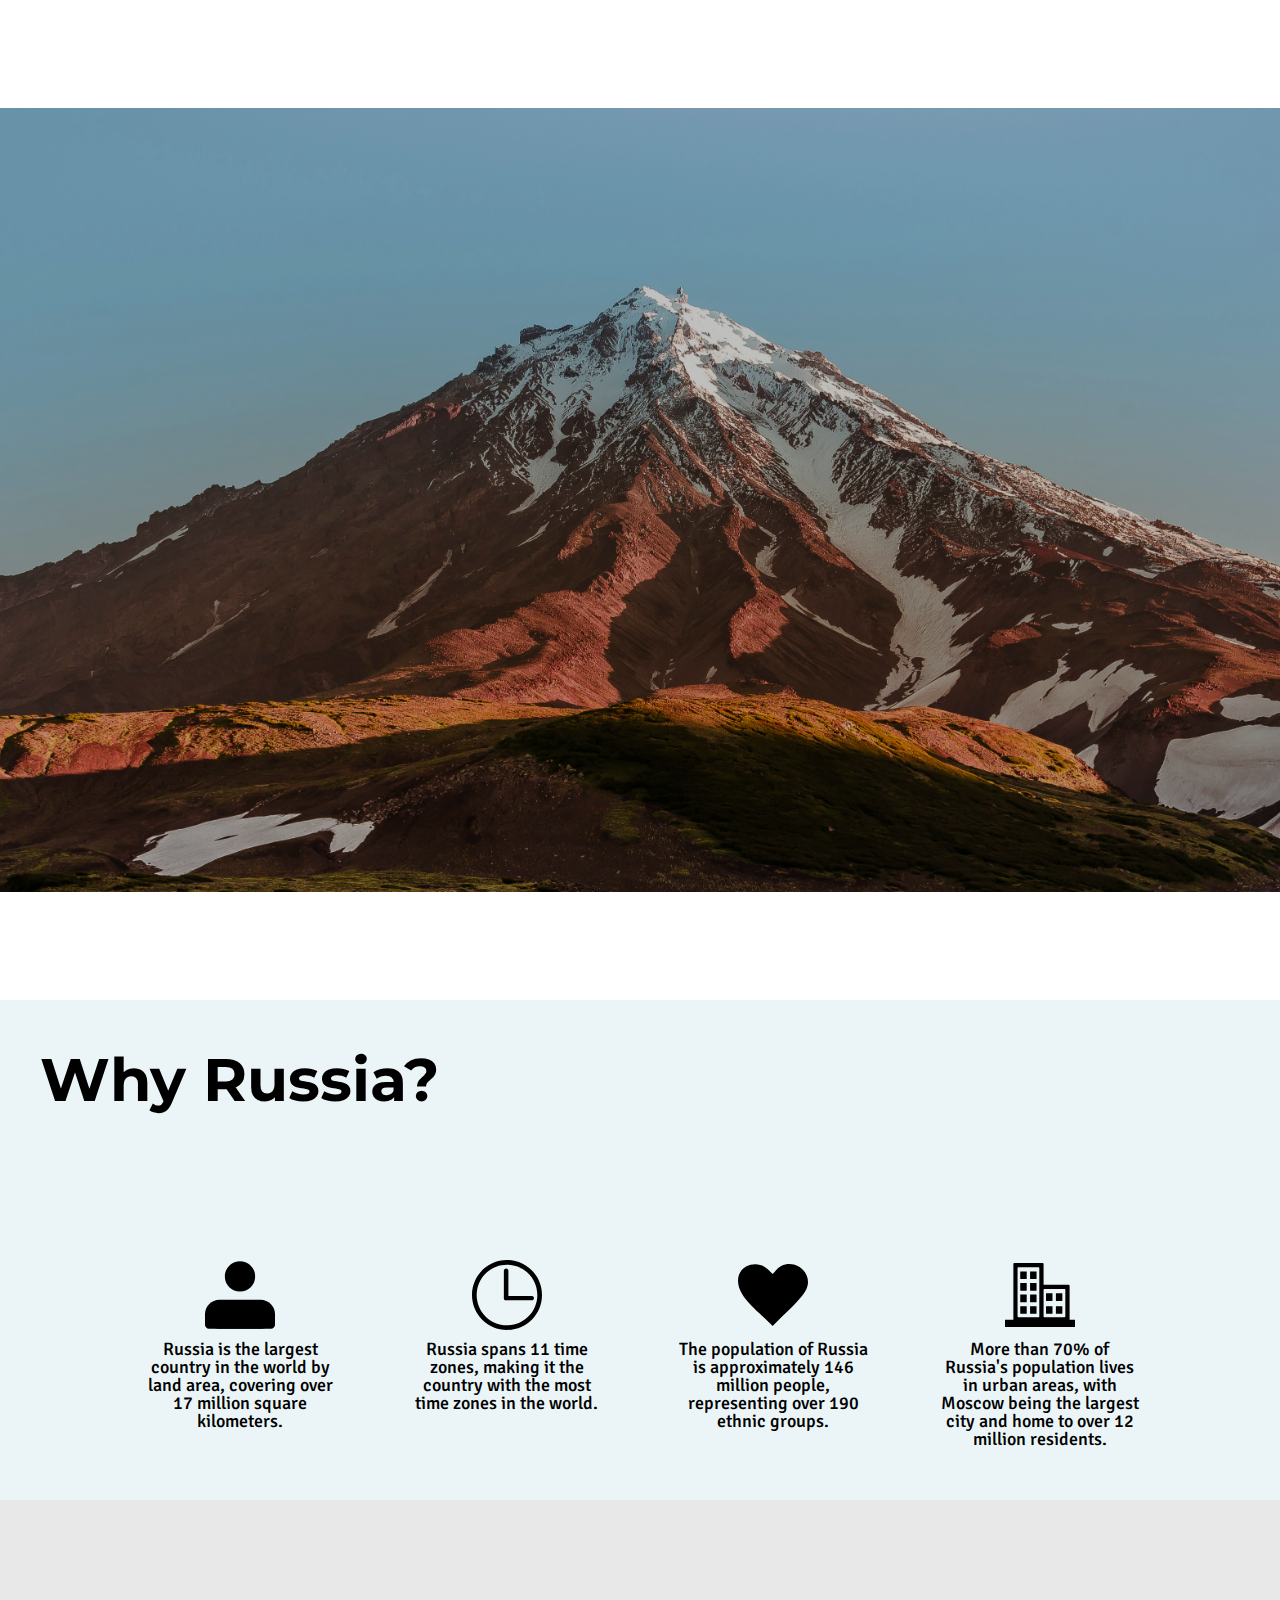
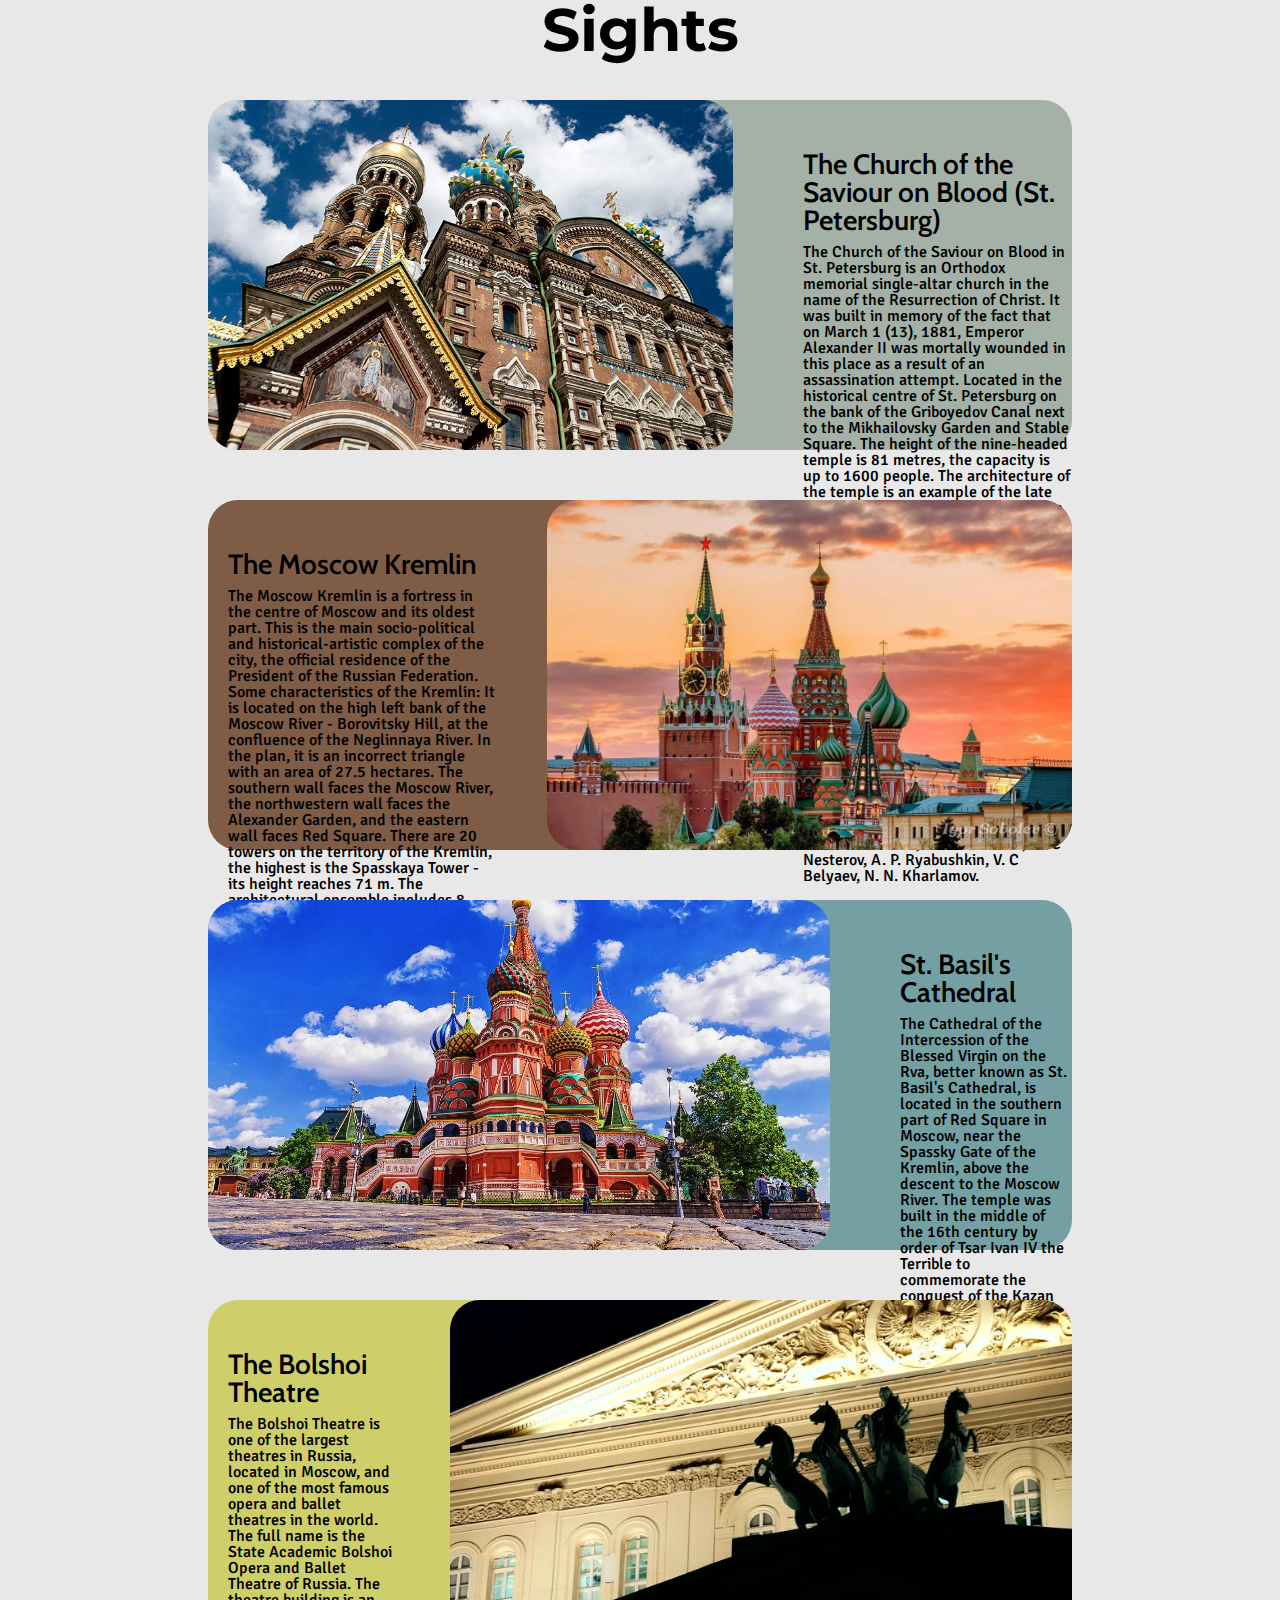
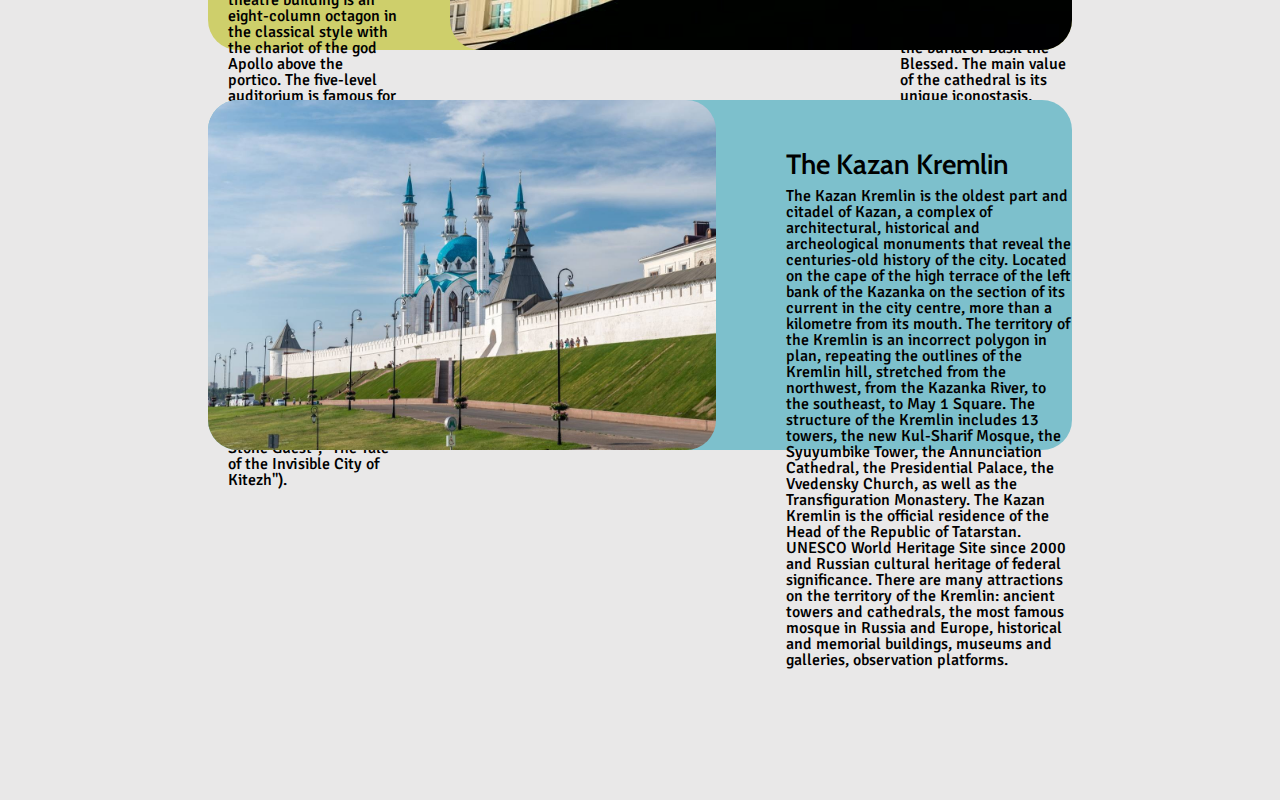
==== index.html @ 9e7aa8ac "index.html" ====
<!DOCTYPE html>
<html lang="en">
<head>
    <meta charset="UTF-8">
    <meta name="viewport" content="width=device-width, initial-scale=1.0">
    <title>Russia</title>
    <link rel="stylesheet" href="./css/style.css">
    <script src="./script/onscrol.js"></script>
</head>
<body>
    <div class="container">
        <div class="first-page-box">
            <img src="./image/daniil-silantev-bMxkjZQnCTg-unsplash.jpg" alt="" width="100%" class="first-page-image">
            <div class="welcome-box">
                <div class="welcome-text-box">
                    <p class="welcome-text">Discover the Beauty of Russia in English!</p>
                </div>
                <div class="welcome-button-box">
                   <button class="welcome-button" type="button"> <a class="welcome-button-text" href="#down"><p class="welcome-button-text">Start Exploring</a></p></button>
                </div>
            </div>
        </div>
        <div class="why-russia-main-box" id="down">
            <div class="why-russia-box">
                <div class="why-russia-text-box">
                    <div class="why-russia-text"><p class="why-russia">Why Russia?</p></div>
                </div>
                <div class="russia-info-box">
                    <ul class="russia-info-box-line">
                        <li>
                            <div class="info-box box1 animate">
                                <div class="info-box-icon"">
                                    <img src="./image/avatar.svg" alt="" width="70px" height=700px">
                                </div>
                                <p class="info-text">Russia is the largest country in the world by land area, covering over 17 million square kilometers.</p>
                            </div>
                        </li>
                        <li>
                            <div class="info-box box2 animate">
                                <div class="info-box-icon">
                                    <img src="./image/time-icon.svg" alt="" width="70px">
                                </div>
                                <p class="info-text">Russia spans 11 time zones, making it the country with the most time zones in the world.</p>
                            </div>
                        </li>
                        <li>
                            <div class="info-box box3 animate">
                                <div class="info-box-icon">
                                    <img src="./image/heart-icon.svg" alt="" width="70px">
                                </div>
                                <p class="info-text">The population of Russia is approximately 146 million people, representing over 190 ethnic groups.</p>
                            </div>
                        </li>
                        <li>
                            <div class="info-box box4 animate">
                                <div class="info-box-icon">
                                    <img src="./image/city-icon.svg" alt="" width="70px">
                                </div>
                                <p class="info-text">More than 70% of Russia's population lives in urban areas, with Moscow being the largest city and home to over 12 million residents.</p>
                            </div>
                        </li>
                    </ul>
                </div>
            </div>
        </div>
        <div class="sights-page-main-box">
            <div class="sights-page-box">
                <div class="sights-page-text-box">
                    <div class="sights-page-text"><p class="sights-page">Sights</p></div>
                </div>
                <ol class="sights-box">
                    <li>
                        <div class="sights box1 animate">
                            <img src="./image/sight/church-of-savior-in-st-petersburg.jpg"  class="sights-image" alt="">
                            <div class="sights-text-box">
                                <p class="sights-text-name">The Church of the Saviour on Blood (St. Petersburg)</p>
                                <p class="sights-text">The Church of the Saviour on Blood in St. Petersburg is an Orthodox memorial single-altar church in the name of the Resurrection of Christ. It was built in memory of the fact that on March 1 (13), 1881, Emperor Alexander II was mortally wounded in this place as a result of an assassination attempt.
                                    Located in the historical centre of St. Petersburg on the bank of the Griboyedov Canal next to the Mikhailovsky Garden and Stable Square. The height of the nine-headed temple is 81 metres, the capacity is up to 1600 people.
                                    The architecture of the temple is an example of the late stage of the evolution of the «Russian style». The building is a collective image of a Russian Orthodox church, focussed on the samples of Moscow and Yaroslavl of the XVI-XVII centuries. The architecture of St. Basil’s Cathedral in Moscow had a great influence on the appearance of the temple.
                                    On the outside of the temple there are inscriptions that emphasise the achievements of Russia during the reign of Alexander II. A variety of finishing materials are used in the decor of the building - brick, marble, granite, enamels, gold-plated copper and mosaic.
                                    Inside, the temple is a mosaic museum, the area of which is 7065 square metres. The mosaic was created in the workshop of V. A. Frolov based on sketches of more than 30 artists, among whom were such as V. Min Vasnetsov, F. S. Zhuravlev, M. C Nesterov, A. P. Ryabushkin, V. C Belyaev, N. N. Kharlamov.
                                    </p>
                            </div>
                        </div>
                    </li>
                    <li>
                        <div class="sights box2 animate">
                            <img src="./image/sight/Kreml.jpg" class="sights-image" alt="">
                            <div class="sights-text-box">
                                <p class="sights-text-name">The Moscow Kremlin</p>
                                <p class="sights-text">The Moscow Kremlin is a fortress in the centre of Moscow and its oldest part. This is the main socio-political and historical-artistic complex of the city, the official residence of the President of the Russian Federation.
                                    Some characteristics of the Kremlin:
                                    It is located on the high left bank of the Moscow River - Borovitsky Hill, at the confluence of the Neglinnaya River.
                                    In the plan, it is an incorrect triangle with an area of 27.5 hectares. The southern wall faces the Moscow River, the northwestern wall faces the Alexander Garden, and the eastern wall faces Red Square.
                                    There are 20 towers on the territory of the Kremlin, the highest is the Spasskaya Tower - its height reaches 71 m.
                                    The architectural ensemble includes 8 cathedrals, among which the most important is the Assumption Cathedral.
                                    The Armoury exhibits ancient jewellery belonging to Russian princes and emperors. The famous Monomakh hat, the best samples of Russian weapons, carriages, a throne are kept here.
                                    The Grand Kremlin Palace is a majestic building where all the most significant festivals, concerts and other events are held.
                                    On the territory of the Moscow Kremlin, you can admire the Tsar Cannon, cast in 1586. It was created to protect the fortress, but in the entire history of its existence, the gun has never fired like this.
                                    The Moscow Kremlin is included in the UNESCO World Cultural Heritage List.
                                    </p>
                            </div>
                        </div>
                    </li>
                    <li>
                        <div class="sights box3 animate">
                            <img src="./image/sight/st_basil.jpg" class="sights-image" alt="">
                            <div class="sights-text-box">
                                <p class="sights-text-name">St. Basil's Cathedral</p>
                                <p class="sights-text">The Cathedral of the Intercession of the Blessed Virgin on the Rva, better known as St. Basil's Cathedral, is located in the southern part of Red Square in Moscow, near the Spassky Gate of the Kremlin, above the descent to the Moscow River.
                                    The temple was built in the middle of the 16th century by order of Tsar Ivan IV the Terrible to commemorate the conquest of the Kazan Khanate - part of the former Golden Horde - as a sign of gratitude for the victory.
                                    The cathedral has a complex structure. The main pillar-shaped church in honour of the Intercession of the Mother of God is surrounded on four sides by axial churches, between which there are four smaller churches. In the second half of the 17th century, the Tent Bell Tower was added to the complex.
                                    One of the most revered shrines of the temple is the carved arch above the burial of Basil the Blessed.
                                    The main value of the cathedral is its unique iconostasis, which contains more than four hundred icons of the XVI-XIX centuries, made by Novgorod and Moscow masters of church painting.
                                    Today the cathedral is an active cathedral of the Russian Orthodox Church and a branch of the Historical Museum.
                                    </p>
                            </div>
                        </div>
                    </li>
                    <li>
                        <div class="sights box4 animate">
                            <img src="./image/sight/bolshoi.jpg" class="sights-image" alt="">
                            <div class="sights-text-box">
                                <p class="sights-text-name">The Bolshoi Theatre</p>
                                <p class="sights-text">The Bolshoi Theatre is one of the largest theatres in Russia, located in Moscow, and one of the most famous opera and ballet theatres in the world. The full name is the State Academic Bolshoi Opera and Ballet Theatre of Russia.
                                    The theatre building is an eight-column octagon in the classical style with the chariot of the god Apollo above the portico. The five-level auditorium is famous for its size and excellent acoustics. It is decorated with gilded stucco, ceiling paintings, a huge crystal multi-tiered chandelier. The height of the hall is 21 metres, the length is 25 metres, the width is 26 metres. It has 2153 seats.
                                    There is a square with a fountain in front of the Bolshoi Theatre.
                                    The repertoire of the theatre includes the best world works ("Valkyrie", "Tangeiser", "Payatsy", "Bohème") and outstanding Russian operas ("Sadko", "The Golden Rooster", "The Stone Guest", "The Tale of the Invisible City of Kitezh").
                                    </p>
                            </div>
                        </div>
                    </li>
                    <li>
                        <div class="sights box5 animate">
                            <img src="./image/sight/kazan.jpg" class="sights-image" alt="">
                            <div class="sights-text-box">
                                <p class="sights-text-name">The Kazan Kremlin</p>
                                <p class="sights-text">The Kazan Kremlin is the oldest part and citadel of Kazan, a complex of architectural, historical and archeological monuments that reveal the centuries-old history of the city.
                                    Located on the cape of the high terrace of the left bank of the Kazanka on the section of its current in the city centre, more than a kilometre from its mouth. The territory of the Kremlin is an incorrect polygon in plan, repeating the outlines of the Kremlin hill, stretched from the northwest, from the Kazanka River, to the southeast, to May 1 Square.
                                    The structure of the Kremlin includes 13 towers, the new Kul-Sharif Mosque, the Syuyumbike Tower, the Annunciation Cathedral, the Presidential Palace, the Vvedensky Church, as well as the Transfiguration Monastery.
                                    The Kazan Kremlin is the official residence of the Head of the Republic of Tatarstan. UNESCO World Heritage Site since 2000 and Russian cultural heritage of federal significance.
                                    There are many attractions on the territory of the Kremlin: ancient towers and cathedrals, the most famous mosque in Russia and Europe, historical and memorial buildings, museums and galleries, observation platforms.
                                    </p>
                            </div>
                        </div>
                    </li>
                </ol>
            </div>
        </div>
    </div>
</body>
</html>
---- css/style.css ----
@import "reset.css";
@import "font.css";
html {
    scroll-behavior: smooth;
   }
@keyframes fly-up {
    0% {
      transform: translateY(100%);
    }
    100% {
      transform: translateY(0);
      opacity: 1;
    }
  }

@keyframes fly-left {
    0% {
      transform: translateX(-100%);
      opacity: 0;
    }
    100% {
      transform: translateX(0);
      opacity: 1;
    }
}

@keyframes fly-right {
    0% {
      transform: translateX(100%);
      opacity: 0;
    }
    100% {
      transform: translateX(0);
      opacity: 1;
    }
}

.first-page-box {
    width: 100%;
    height: 1000px;
    display: flex;
    justify-content: center;
    align-items: center;
}


.first-page-image {
    filter: brightness(0.75);
    position: absolute;
    z-index: -1;
}

.welcome-box {
    width: 800px;
    height: 700px;
    display: flex;
    flex-direction: column;
    gap: 300px;
}

.welcome-text-box{
    width: 100%;
    height: 200px;
    background-color: #360e0e;
    border-radius: 30px;
    align-items: center;
    display: flex;
    justify-content: center;
    animation-name: fly-up;
    animation-duration: 2s;
    opacity: 0;
    animation-fill-mode: forwards;
}

.welcome-text {
    font-family: montserrat;
    font-size: 60px;
    color: #e2fcff;
    align-items: center;
    text-align: center;
}

.welcome-button {
    width: 300px;
    height: 100px;
    background-color: #360e0e;
    border-radius: 30px;
    border: none;
}

.welcome-button-box {
    display: flex;
    justify-content: center;
    animation-name: fly-up;
    animation-duration: 2s;
    animation-delay: 2s; /* задержка анимации на 2 секунды */
    opacity: 0;
    animation-fill-mode: forwards;

}

.welcome-button-text {
    color: #e2fcff;
    font-family: signika;
    font-size: 30px;
}

.why-russia-main-box{
    width: 100%;
    height: 500px;
    background-color: #ebf5f7;
    display: flex;
    justify-content: center;

}

.why-russia-box {
    width: 1200px;
    height: 500px;
}

.why-russia-text-box {
    width: 100%;
    height: 200px;
    display: flex;
    align-items: center;
}

.why-russia-text {
    width: 800px;
    height: 100px;
}

.why-russia {
    font-family: montserrat;
    font-size: 60px;
}

.russia-info-box {
    width: 100%;
    height: 300px;
    display: flex;
    justify-content: center;

}

.russia-info-box-line {
    width: 1000px;
    height: 300px;
    display: flex;
    flex-direction: row;
    justify-content: space-between;
    align-items: center;
    
}

@keyframes info-box-anim {
    from {opacity: 0;}
    to {opacity: 1;}
}

.info-box {
    width: 200px;
    height: 200px;
}



.box1.in-view {
    animation: fly-up 0.5s ease;
    opacity: 0;
    animation-fill-mode: forwards;
}

.box2.in-view {
    animation: fly-up 1s ease;
    animation-delay: 0.5s; /* задержка анимации на 1 секунду */
    opacity: 0;
    animation-fill-mode: forwards;
}

.box3.in-view {
    animation: fly-up 1s ease;
    animation-delay: 1s; /* задержка анимации на 2 секунды */
    opacity: 0;
    animation-fill-mode: forwards;
}

.box4.in-view {
    animation: fly-up 1s ease;
    animation-delay: 1.5s; /* задержка анимации на 3 секунды */
    opacity: 0;
    animation-fill-mode: forwards;
}

.info-box-icon{
    width: 100%;
    height: 90px;
    display: flex;
    justify-content: center;
    align-items: center;
}
a {
    text-decoration: none;
}
.info-text {
    font-family: signika;
    font-size: 18px;
    text-align: center;
}

.sights-page-main-box {
    max-width: 100%;
    box-sizing: border-box;
    width: 100%;
    height: 2500px;
    background-color: #e9e8e8;
    display: flex;
    justify-content: center;
    padding: 100px;
    font-family: signika;
}

.sights-page-box {
    width: 80%;

}

.sights-box{
    display: flex;
    flex-direction: column;
    gap: 50px;
}

.sights-page-text-box{
    height: 100px;
}
.sights-page-text-box{
    font-size: 60px;
    text-align: center;
    font-family: montserrat;
    }

.sights {
    width: 100%;
    height: 350px;
    display: flex;
    gap: 50px;
    align-items: center;
    border-radius: 30px;
}

.sights-image {
    border-radius: 30px;
    height: 100%;
}

.sights-text-box {
    display: flex;
    flex-direction: column;
    height: 250px;
    gap: 10px;
    width: 730px;
    padding-left: 20px;
}

.sights-text-name {
    font-size: 28px;
    font-family: cabin;
}

.sights.box1{
    background-color: #0831114d;

}

.sights.box1.in-view{
    animation-name: fly-left;
    animation-duration: 2s;
    opacity: 0;
    animation-fill-mode: forwards;
}

.sights.box2 {
    flex-direction: row-reverse;
    background-color: #552708b9;
}

.sights.box2.in-view {
    animation-name: fly-right;
    animation-duration: 2s;
    opacity: 0;
    animation-fill-mode: forwards;
}

.sights.box3 {
    background-color: #639599de;
}

.sights.box3.in-view {
    animation-name: fly-left;
    animation-duration: 2s;
    opacity: 0;
    animation-fill-mode: forwards;
}

.sights.box4 {
    flex-direction: row-reverse;
    background-color: #cecf6b;
}

.sights.box4.in-view {
    animation-name: fly-right;
    animation-duration: 2s;
    opacity: 0;
    animation-fill-mode: forwards;
}


.sights.box5 {
    background-color: #7dc0cc;
}

.sights.box5.in-view{
    animation-name: fly-left;
    animation-duration: 2s;
    opacity: 0;
    animation-fill-mode: forwards;
}
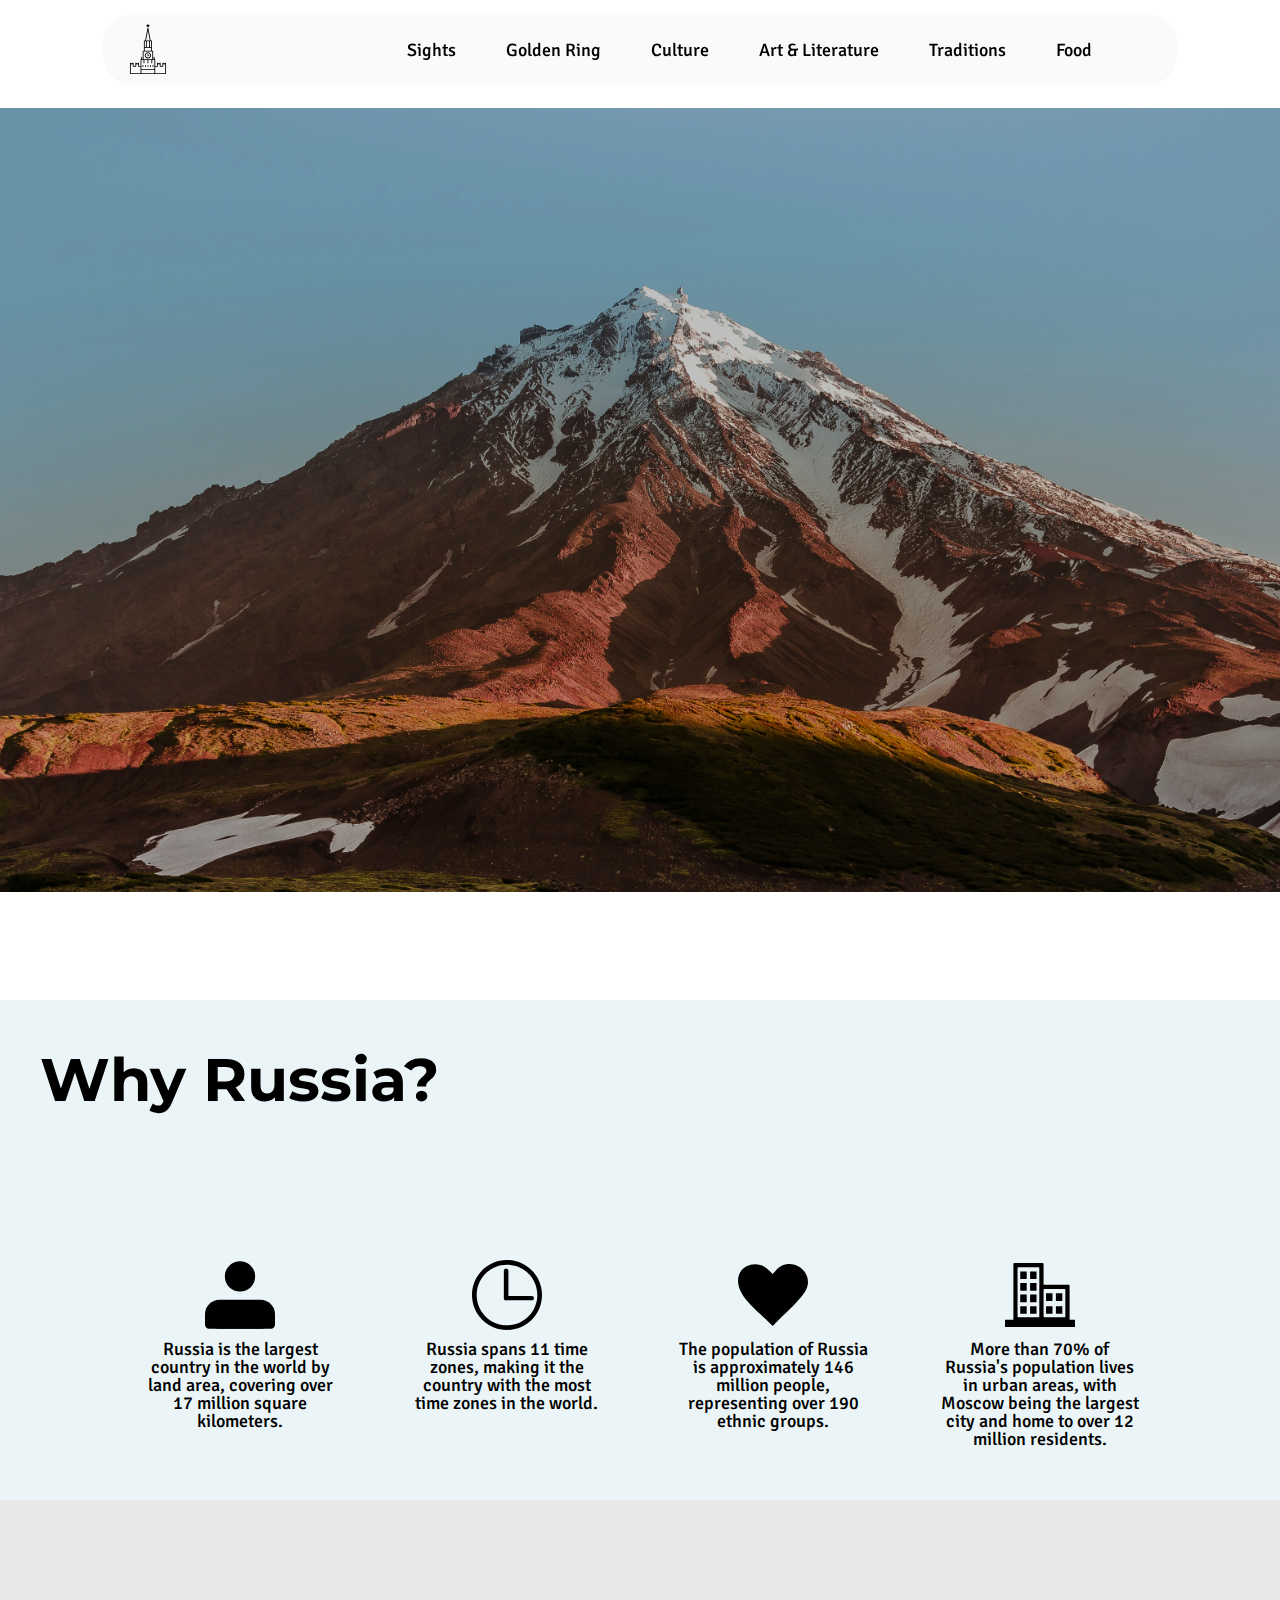
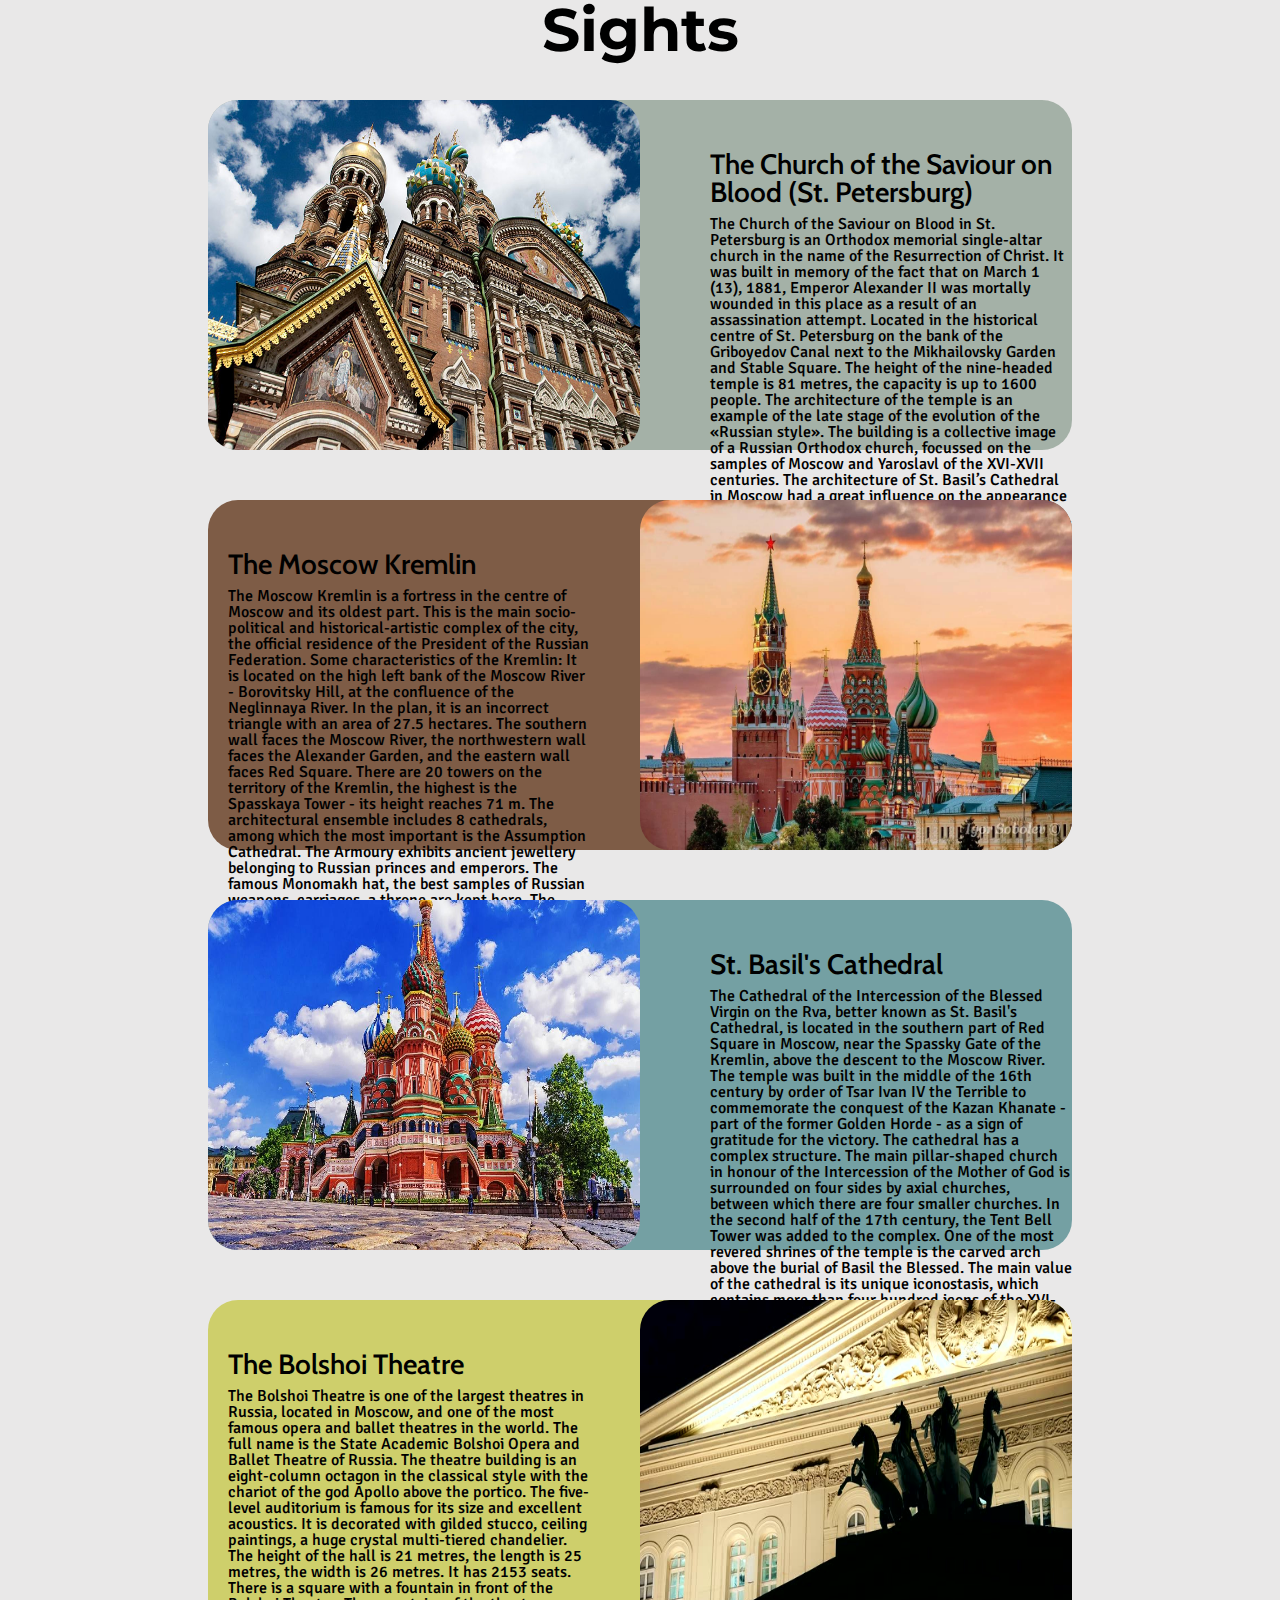
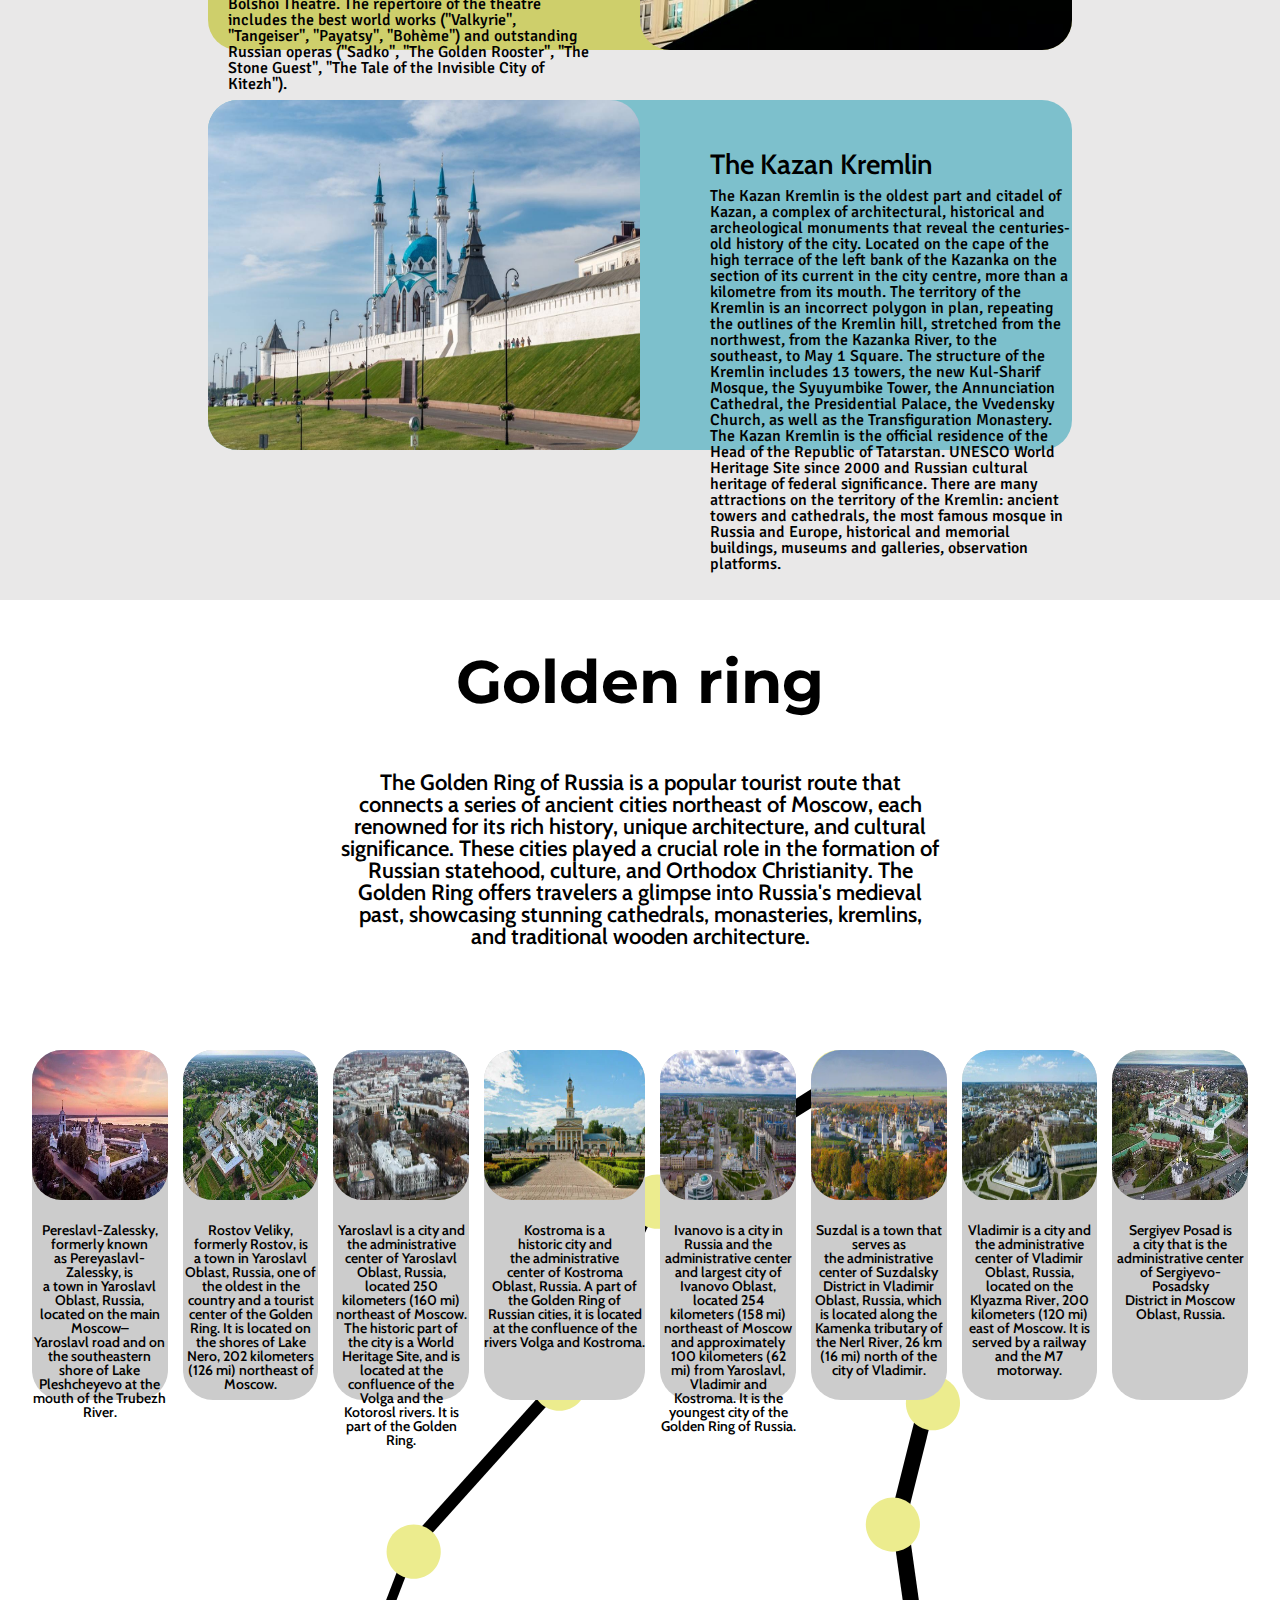
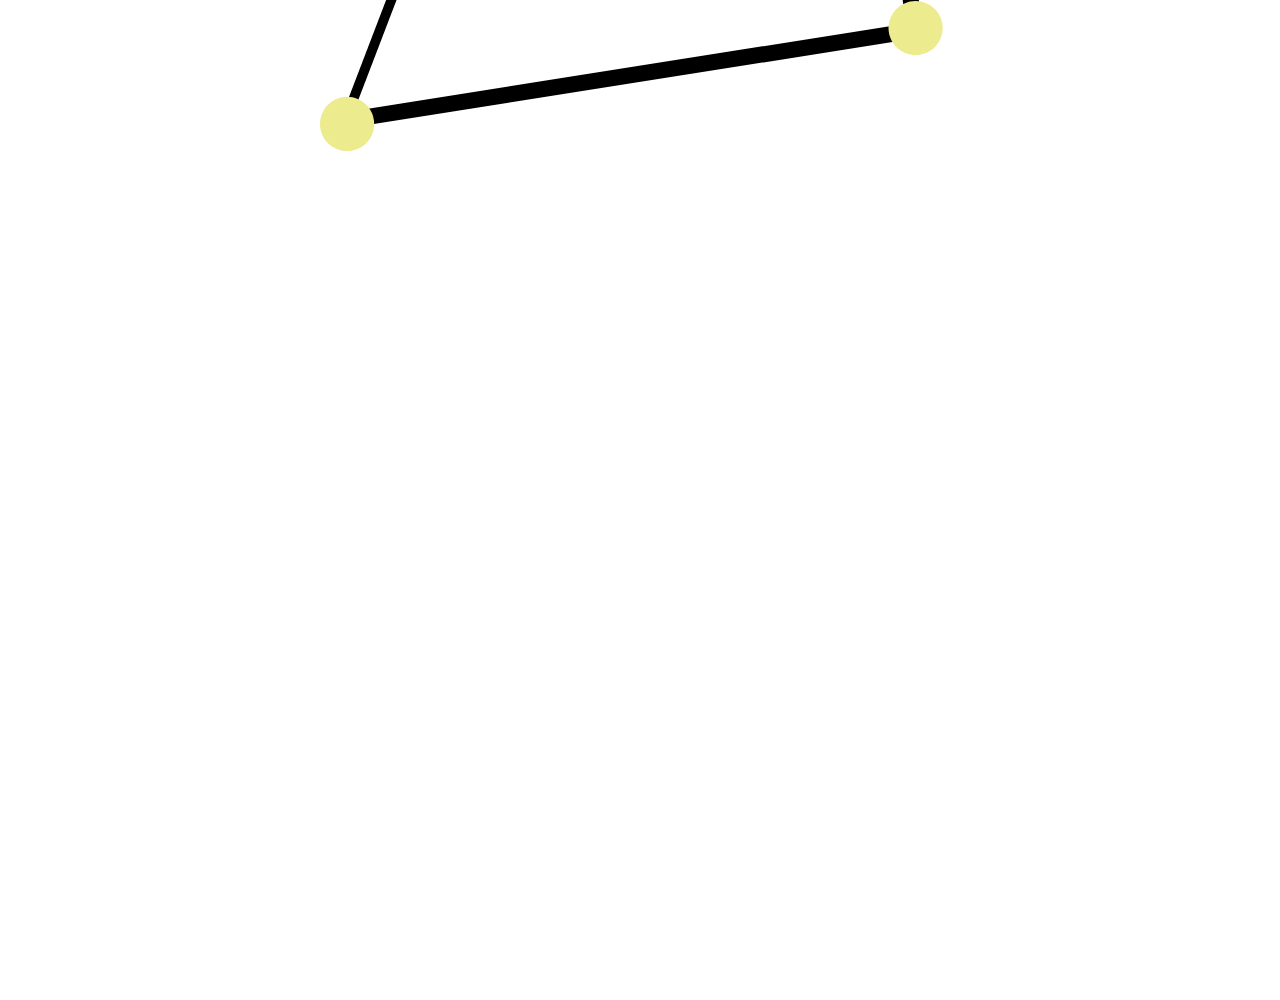
==== commit 613894f6: "index.html" ====
--- a/index.html
+++ b/index.html
@@ -5,10 +5,31 @@
     <meta name="viewport" content="width=device-width, initial-scale=1.0">
     <title>Russia</title>
     <link rel="stylesheet" href="./css/style.css">
-    <script src="./script/onscrol.js"></script>
+    <script src="./script/script.js"></script>
 </head>
 <body>
     <div class="container">
+
+        <header>
+            <div class="header-box">
+                <div class="header-text-box">
+                    <div class="logo">
+                        <a href="#"><img src="./image/kremlin-svgrepo-com.svg" width="50px" alt=""></a>
+                    </div>
+                    <div class="header-box-text">
+                        <ul class="header-text-list">
+                            <ol class="header-text"><a href="#sights" class="sights-scroll">Sights</a></ol>
+                            <ol class="header-text"><a href="#golden">Golden Ring</a></ol>
+                            <ol class="header-text"><a href="">Culture</a></ol>
+                            <ol class="header-text"><a href="">Art & Literature</a></ol>
+                            <ol class="header-text"><a href="">Traditions</a></ol>
+                            <ol class="header-text"><a href="">Food</a></ol>
+                        </ul>
+                    </div>
+                </div>
+            </div>
+
+        </header>
         <div class="first-page-box">
             <img src="./image/daniil-silantev-bMxkjZQnCTg-unsplash.jpg" alt="" width="100%" class="first-page-image">
             <div class="welcome-box">
@@ -16,7 +37,7 @@
                     <p class="welcome-text">Discover the Beauty of Russia in English!</p>
                 </div>
                 <div class="welcome-button-box">
-                   <button class="welcome-button" type="button"> <a class="welcome-button-text" href="#down"><p class="welcome-button-text">Start Exploring</a></p></button>
+                    <a class="welcome-button-text" href="#down"><button class="welcome-button" type="button"><p class="welcome-button-text">Start Exploring</p></button></a>
                 </div>
             </div>
         </div>
@@ -30,7 +51,7 @@
                         <li>
                             <div class="info-box box1 animate">
                                 <div class="info-box-icon"">
-                                    <img src="./image/avatar.svg" alt="" width="70px" height=700px">
+                                    <img src="./image/avatar.svg" alt="" width="70px" height=70px">
                                 </div>
                                 <p class="info-text">Russia is the largest country in the world by land area, covering over 17 million square kilometers.</p>
                             </div>
@@ -66,7 +87,7 @@
         <div class="sights-page-main-box">
             <div class="sights-page-box">
                 <div class="sights-page-text-box">
-                    <div class="sights-page-text"><p class="sights-page">Sights</p></div>
+                    <div class="sights-page-text"><p class="sights-page" id="sights">Sights</p></div>
                 </div>
                 <ol class="sights-box">
                     <li>
@@ -147,6 +168,60 @@
                 </ol>
             </div>
         </div>
+        <div class="golden-ring-page-box">
+            <div class="golden-ring-header-text">
+                <p class="golden-ring-text" id="golden">Golden ring</p>
+                <div class="golden-ring-text-box">
+                    <p class="golden-ring-about-text">The Golden Ring of Russia is a popular tourist route that connects a series of ancient cities northeast of Moscow, each renowned for its rich history, unique architecture, and cultural significance. These cities played a crucial role in the formation of Russian statehood, culture, and Orthodox Christianity. The Golden Ring offers travelers a glimpse into Russia's medieval past, showcasing stunning cathedrals, monasteries, kremlins, and traditional wooden architecture.</p>
+                </div>
+            </div>
+
+            <div class="golden-ring-box">
+                <div class="golden-ring-city-box">
+                    <div class="golden-ring-city">
+                        <div class="city-box box1 animate">
+                            <img src="./image/city/pereslavl.jpg" class="city-image" alt="">
+                            <div class="city-text-box"><p class="city-descript">Pereslavl-Zalessky, formerly known as Pereyaslavl-Zalessky, is a town in Yaroslavl Oblast, Russia, located on the main Moscow–Yaroslavl road and on the southeastern shore of Lake Pleshcheyevo at the mouth of the Trubezh River.</p></div>
+                        </div>
+                        <div class="city-box box2 animate">
+                            <img src="./image/city/rostov.jpg" class="city-image" alt="">
+                            <div class="city-text-box"><p class="city-descript">Rostov Veliky, formerly Rostov, is a town in Yaroslavl Oblast, Russia, one of the oldest in the country and a tourist center of the Golden Ring. It is located on the shores of Lake Nero, 202 kilometers (126 mi) northeast of Moscow.</p></div>
+                        </div>
+                        <div class="city-box box3 animate">
+                            <img src="./image/city/yaroslavl.jpg" class="city-image" alt="">
+                            <div class="city-text-box"><p class="city-descript">Yaroslavl is a city and the administrative center of Yaroslavl Oblast, Russia, located 250 kilometers (160 mi) northeast of Moscow. The historic part of the city is a World Heritage Site, and is located at the confluence of the Volga and the Kotorosl rivers. It is part of the Golden Ring.</p></div>
+                        </div>
+                        <div class="city-box box4 animate">
+                            <img src="./image/city/kostroma.jpg" class="city-image" alt="">
+                            <div class="city-text-box"><p class="city-descript">Kostroma is a historic city and the administrative center of Kostroma Oblast, Russia. A part of the Golden Ring of Russian cities, it is located at the confluence of the rivers Volga and Kostroma.</p></div>
+                        </div>
+                        <div class="city-box box5 animate">
+                            <img src="./image/city/ivanovo.jpg" class="city-image" alt="">
+                            <div class="city-text-box"><p class="city-descript">Ivanovo is a city in Russia and the administrative center and largest city of Ivanovo Oblast, located 254 kilometers (158 mi) northeast of Moscow and approximately 100 kilometers (62 mi) from Yaroslavl, Vladimir and Kostroma. It is the youngest city of the Golden Ring of Russia.</p></div>
+                        </div>
+                        <div class="city-box box6 animate">
+                            <img src="./image/city/suzdal.jpg" class="city-image" alt="">
+                            <div class="city-text-box"><p class="city-descript">Suzdal is a town that serves as the administrative center of Suzdalsky District in Vladimir Oblast, Russia, which is located along the Kamenka tributary of the Nerl River, 26 km (16 mi) north of the city of Vladimir.</p></div>
+                        </div>
+                        <div class="city-box box7 animate">
+                            <img src="./image/city/vladimir.jpg" class="city-image" alt="">
+                            <div class="city-text-box"><p class="city-descript">Vladimir is a city and the administrative center of Vladimir Oblast, Russia, located on the Klyazma River, 200 kilometers (120 mi) east of Moscow. It is served by a railway and the M7 motorway.</p></div>
+                        </div>
+                        <div class="city-box box8 animate">
+                            <img src="./image/city/sergiev.jpg" class="city-image" alt="">
+                            <div class="city-text-box"><p class="city-descript">Sergiyev Posad is a city that is the administrative center of Sergiyevo-Posadsky District in Moscow Oblast, Russia.</p></div>
+                        </div>
+                    </div>
+                </div>
+            </div>
+        </div>
+
+
+
+
+              
+        
+        </div>
     </div>
 </body>
 </html>--- a/css/style.css
+++ b/css/style.css
@@ -1,5 +1,7 @@
 @import "reset.css";
 @import "font.css";
+@import "media.css";
+
 html {
     scroll-behavior: smooth;
    }
@@ -13,6 +15,16 @@
     }
   }
 
+  @keyframes fly-down {
+    0% {
+      transform: translateY(-100%);
+    }
+    100% {
+      transform: translateY(0);
+      opacity: 1;
+    }
+  }
+
 @keyframes fly-left {
     0% {
       transform: translateX(-100%);
@@ -35,6 +47,58 @@
     }
 }
 
+.header-box {
+    position: fixed;
+    width: 100%;
+    height: 100px;
+    z-index: 1;
+    display: flex;
+    justify-content: center;
+    align-items: center;
+    font-family: signika;
+}
+
+.header-text-box {
+    display: flex;
+    width: 80%;
+    height: 70px;
+    border-radius: 30px;
+    padding-right: 50px;
+    background-color: #f7f7f7a2;
+    backdrop-filter: blur(10px);
+    align-items: center;
+    justify-content: space-between;
+
+}
+
+.header-box-text {
+    display: flex;
+    width: 80vh;
+
+
+}
+.header-text-list {
+    display: flex;
+    flex-direction: row;
+    gap: 50px;
+
+}
+
+.header-text {
+    display: flex;
+    font-size: 18px;
+}
+
+.header-text a{
+    color: #000000;
+}
+
+.logo {
+    display: flex;
+    justify-content: flex-start;
+    align-items: center;
+    margin-left: 20px;
+}
 .first-page-box {
     width: 100%;
     height: 1000px;
@@ -61,7 +125,7 @@
 .welcome-text-box{
     width: 100%;
     height: 200px;
-    background-color: #360e0e;
+    background-color:  #360e0e;
     border-radius: 30px;
     align-items: center;
     display: flex;
@@ -213,7 +277,7 @@
     max-width: 100%;
     box-sizing: border-box;
     width: 100%;
-    height: 2500px;
+    height: 2300px;
     background-color: #e9e8e8;
     display: flex;
     justify-content: center;
@@ -327,3 +391,148 @@
     opacity: 0;
     animation-fill-mode: forwards;
 }
+
+.golden-ring-page-box {
+    width: 100%;
+    height: 2000px;
+    background-color: #ffffff;
+}
+
+.golden-ring-header-text{
+    padding-top: 100px;
+    width: 100%;
+    height: 200px;
+    align-items: center;
+    display: flex;
+    justify-content: center;
+    flex-direction: column;
+
+}
+
+.golden-ring-text {
+    font-size: 60px;
+    font-family: montserrat;
+}
+
+.golden-ring-text-box {
+    width: 100%;
+    height: 300px;
+}
+
+.golden-ring-box {
+    width: 100%;
+    height: 1000px;
+    align-items: center;
+    display: flex;
+    justify-content: center;
+    background-image: url(../image/city/map.svg);
+    background-position: center;
+    background-size: 50%;
+    background-repeat: no-repeat;
+}
+
+
+.golden-ring-city-box {
+    width: 95%;
+    height: 800px;
+    padding-top: 100px;
+
+}
+
+.golden-ring-city {
+    display: flex;
+    flex-direction: row;
+    gap: 15px;
+}
+
+.city-box{
+    border-radius: 30px;
+    background-color: #cccccc;
+    align-items: center;
+    text-align: center;
+    width: 300px;
+    height: 350px;
+
+}
+
+.city-box.box1.in-view {
+    animation-name: fly-down;
+    animation-duration: 2s;
+    opacity: 0;
+    animation-fill-mode: forwards;
+}
+
+.city-box.box2.in-view {
+    animation-name: fly-up;
+    animation-duration: 2s;
+    opacity: 0;
+    animation-fill-mode: forwards;
+    margin-top: 400px;
+}
+
+.city-box.box3.in-view {
+    animation-name: fly-down;
+    animation-duration: 2s;
+    opacity: 0;
+    animation-fill-mode: forwards;
+    margin-top: 200px;
+}
+
+.city-box.box4.in-view {
+    animation-name: fly-up;
+    animation-duration: 2s;
+    opacity: 0;
+    animation-fill-mode: forwards;
+}
+
+.city-box.box5.in-view {
+    animation-name: fly-down;
+    animation-duration: 2s;
+    opacity: 0;
+    animation-fill-mode: forwards;
+    margin-top: 400px;
+}
+
+.city-box.box6.in-view {
+    animation-name: fly-up;
+    animation-duration: 2s;
+    opacity: 0;
+    animation-fill-mode: forwards;
+}
+
+.city-box.box7.in-view {
+    animation-name: fly-down;
+    animation-duration: 2s;
+    opacity: 0;
+    animation-fill-mode: forwards;
+    margin-top: 200px;
+}
+
+.city-box.box8.in-view {
+    animation-name: fly-up;
+    animation-duration: 2s;
+    opacity: 0;
+    animation-fill-mode: forwards;
+}
+
+
+
+.city-image {
+    width: 100%;
+    height: 150px;
+    border-radius: 30px;
+}
+
+.city-descript {
+    font-size: 14px;
+    font-family: cabin;
+    padding-top: 20px;
+}
+
+.golden-ring-text-box {
+    width: 600px;
+    padding-top: 60px;
+    text-align: center;
+    font-size: 22px;
+    font-family: cabin;
+}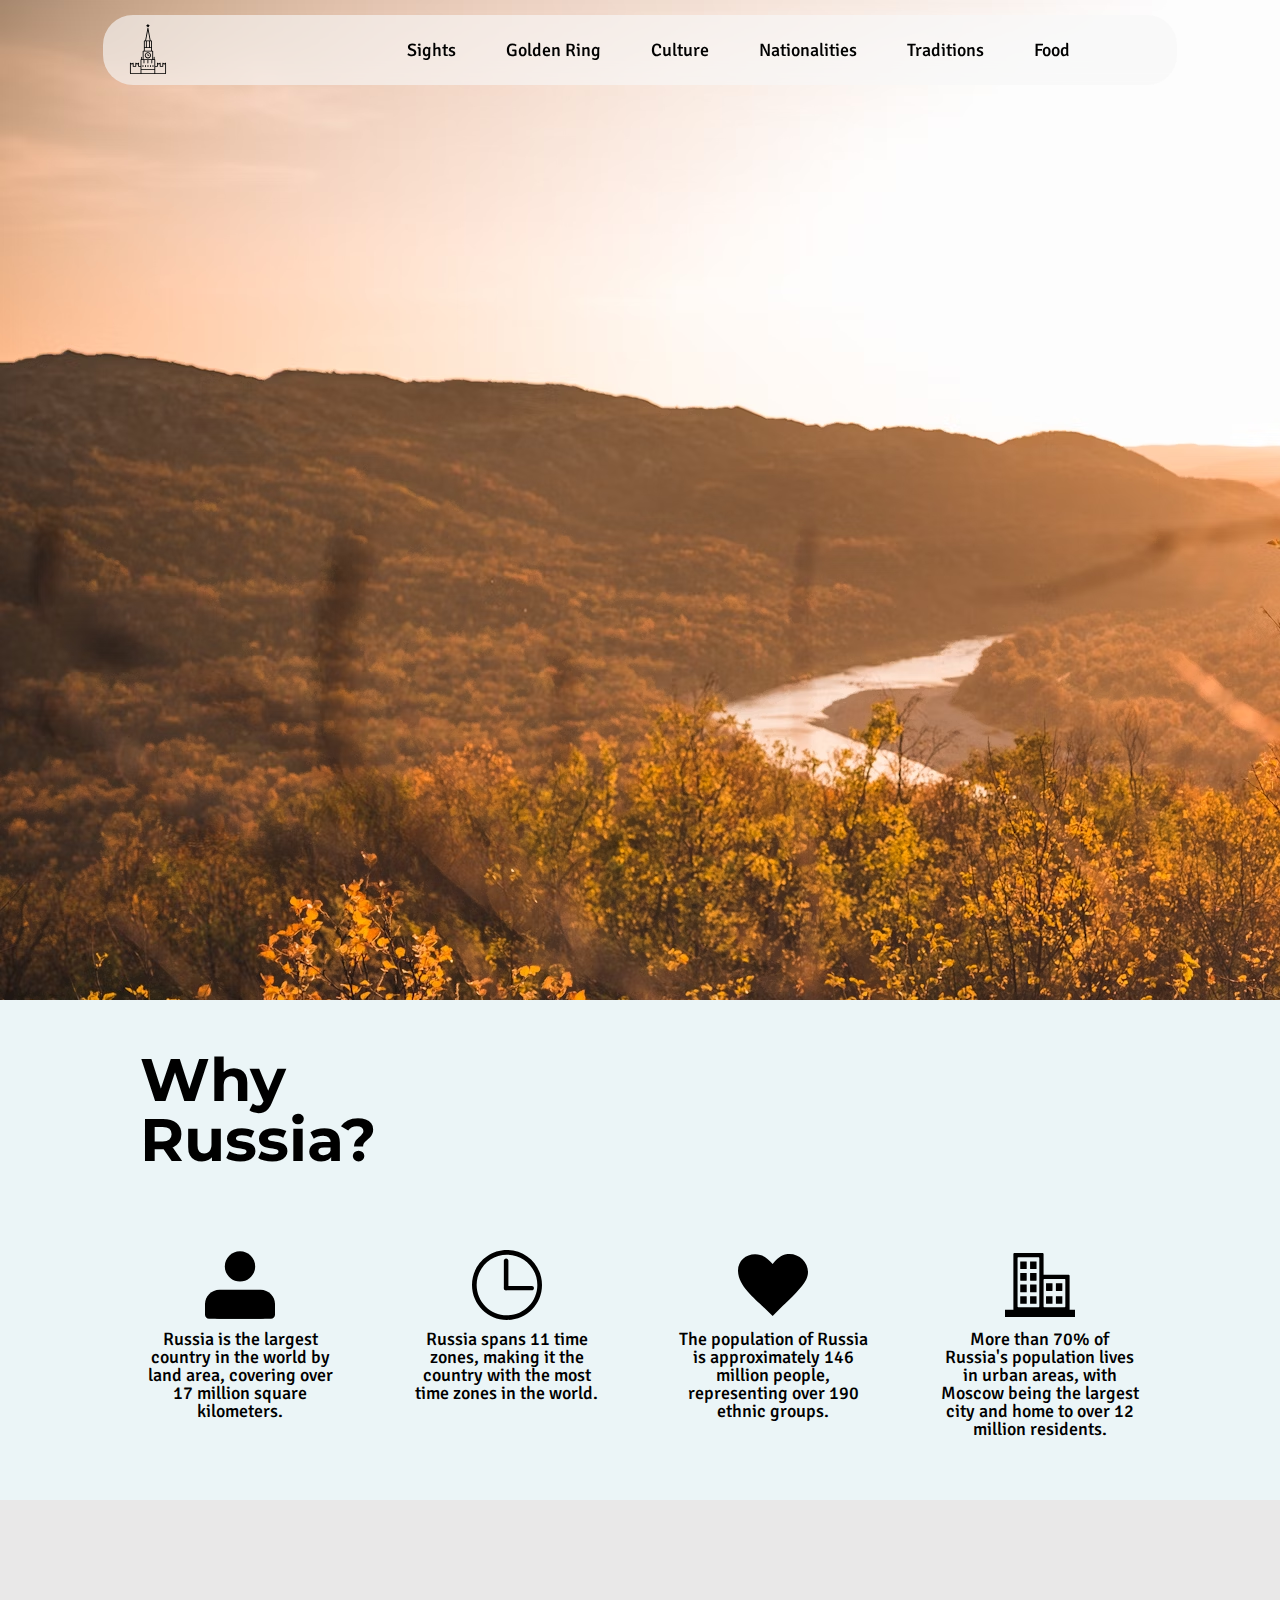
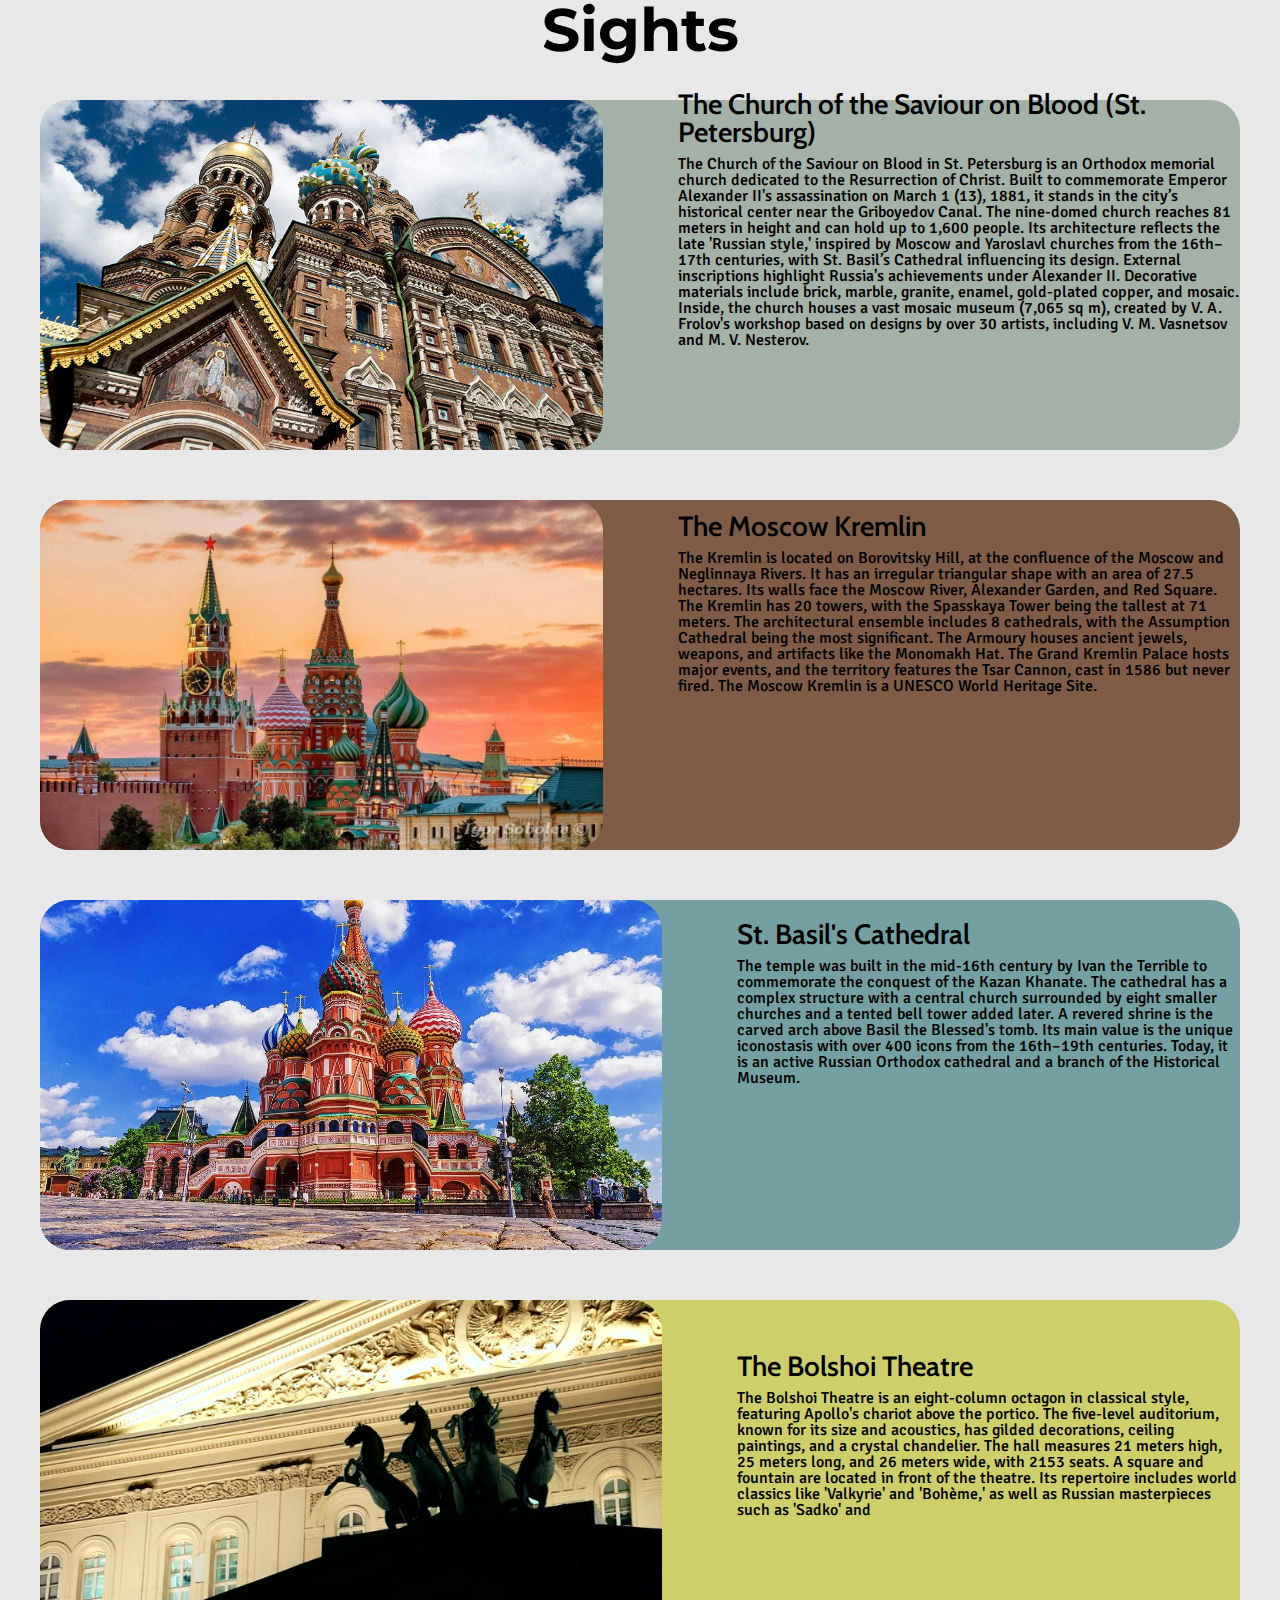
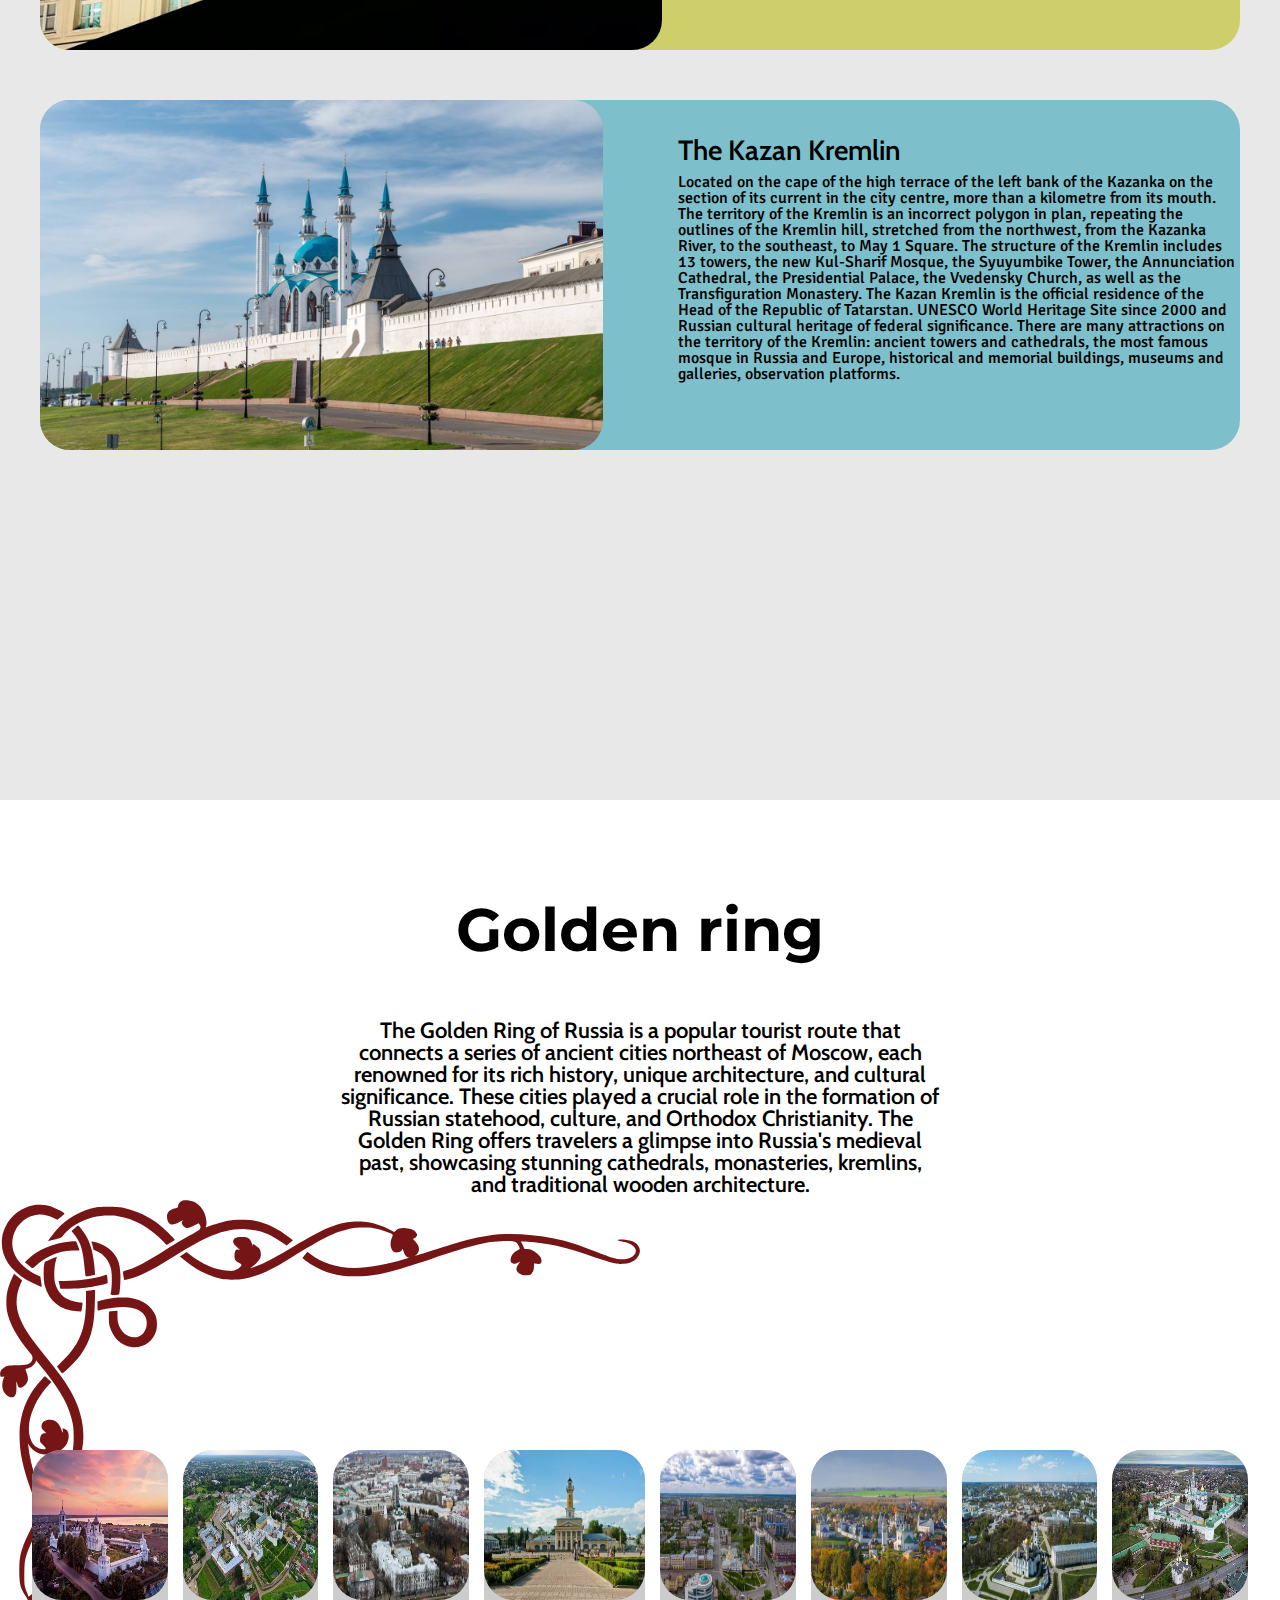
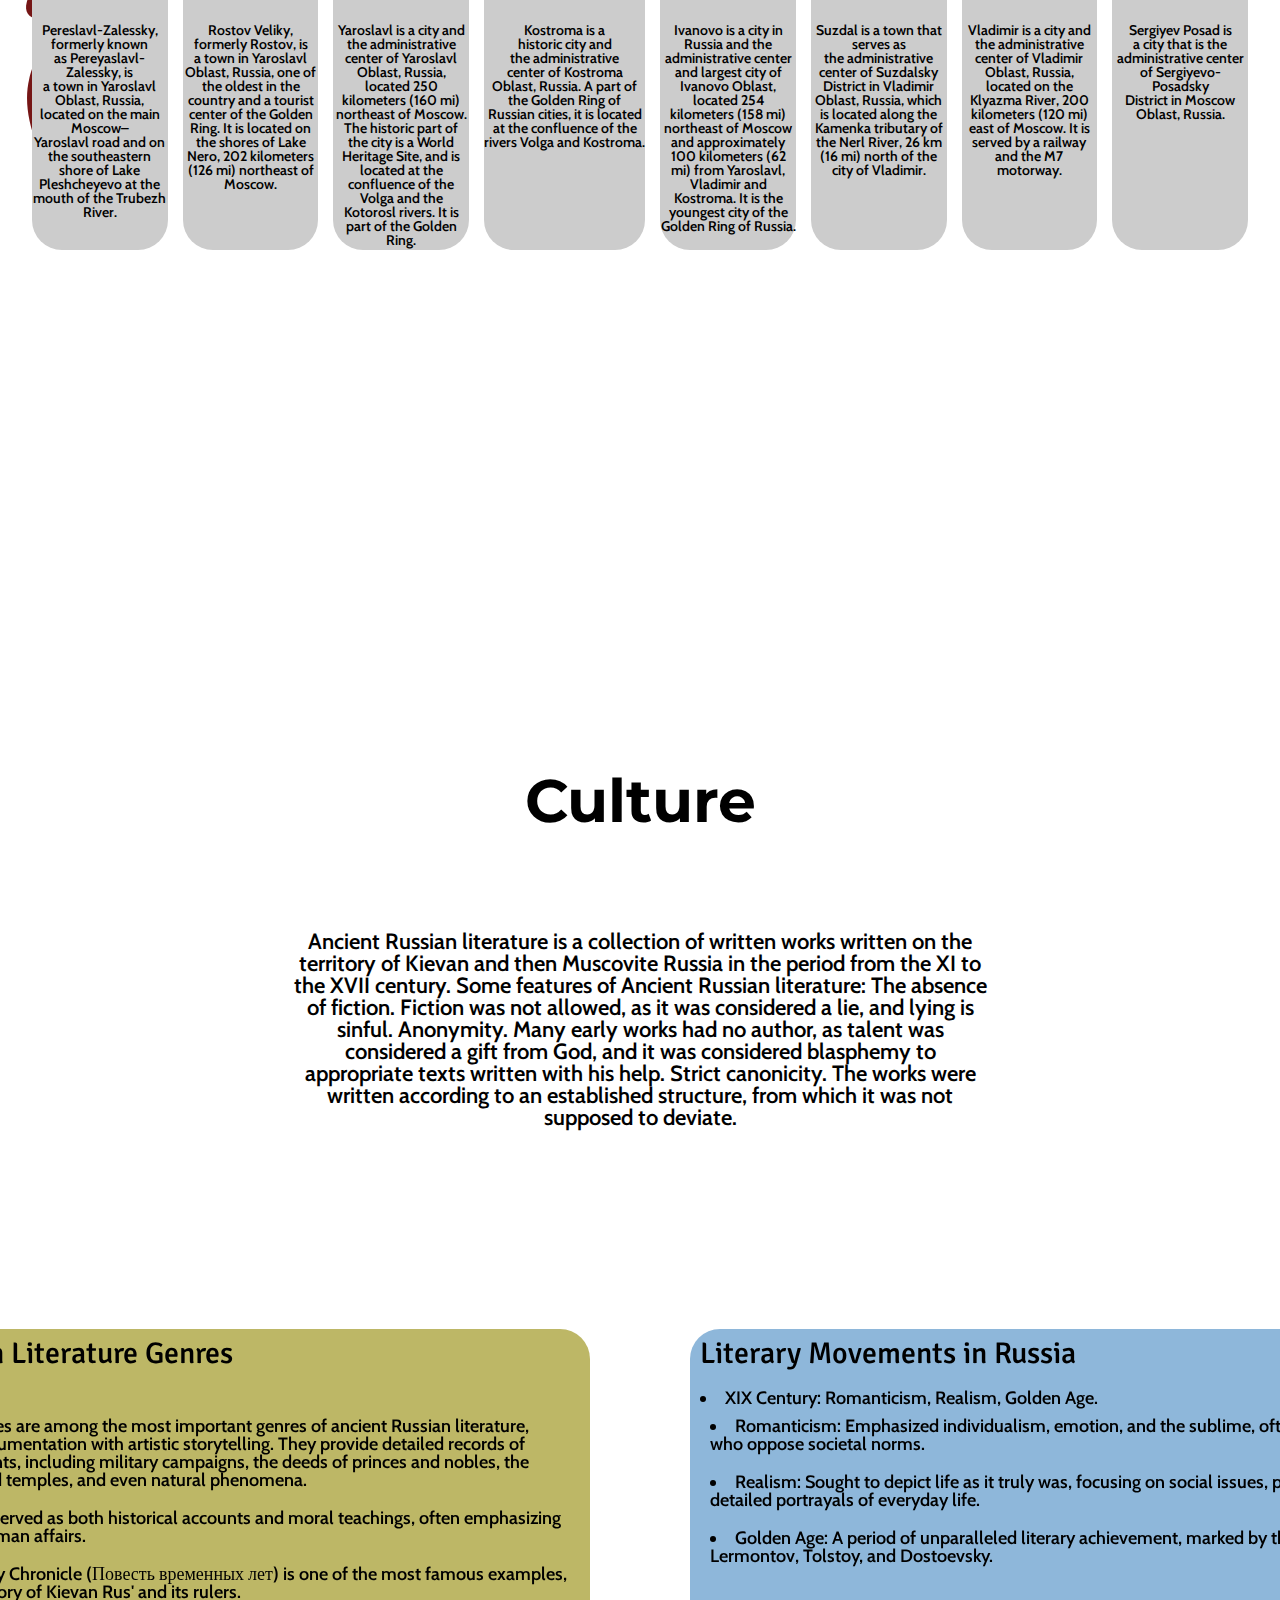
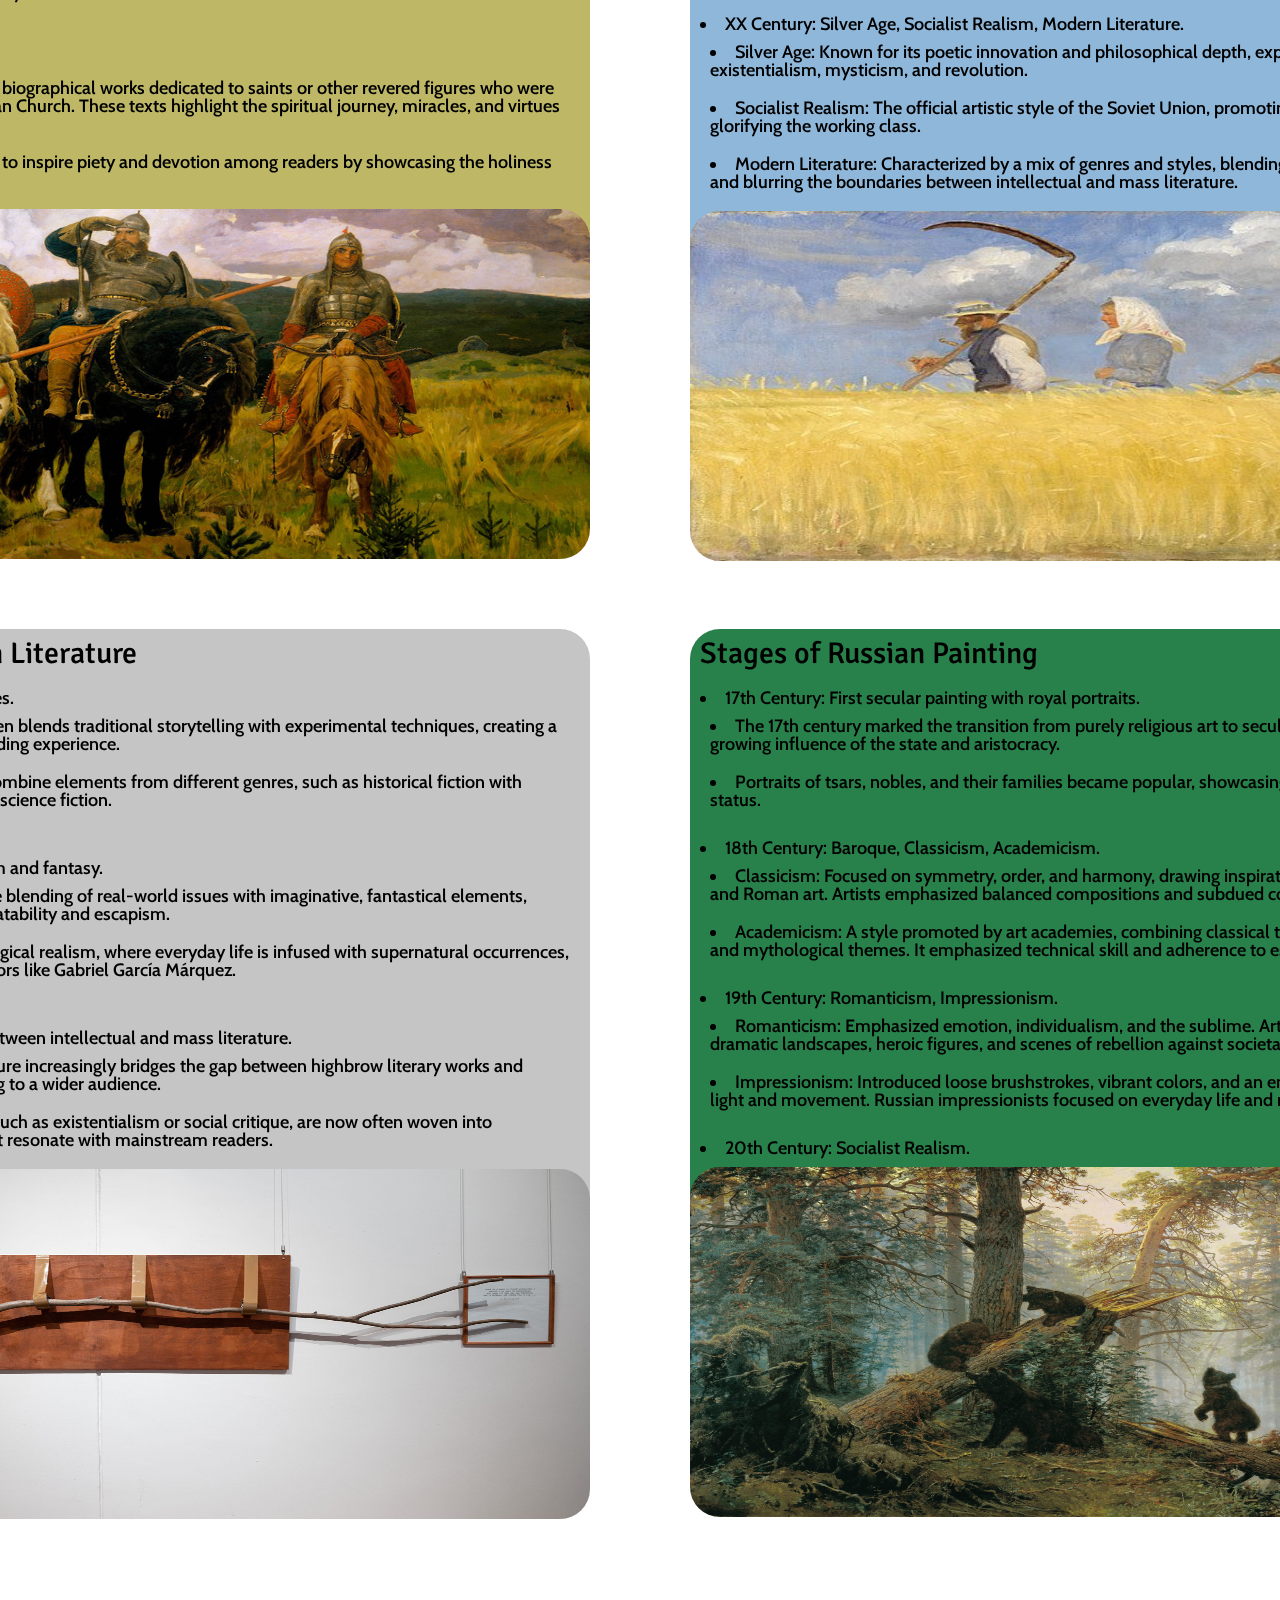
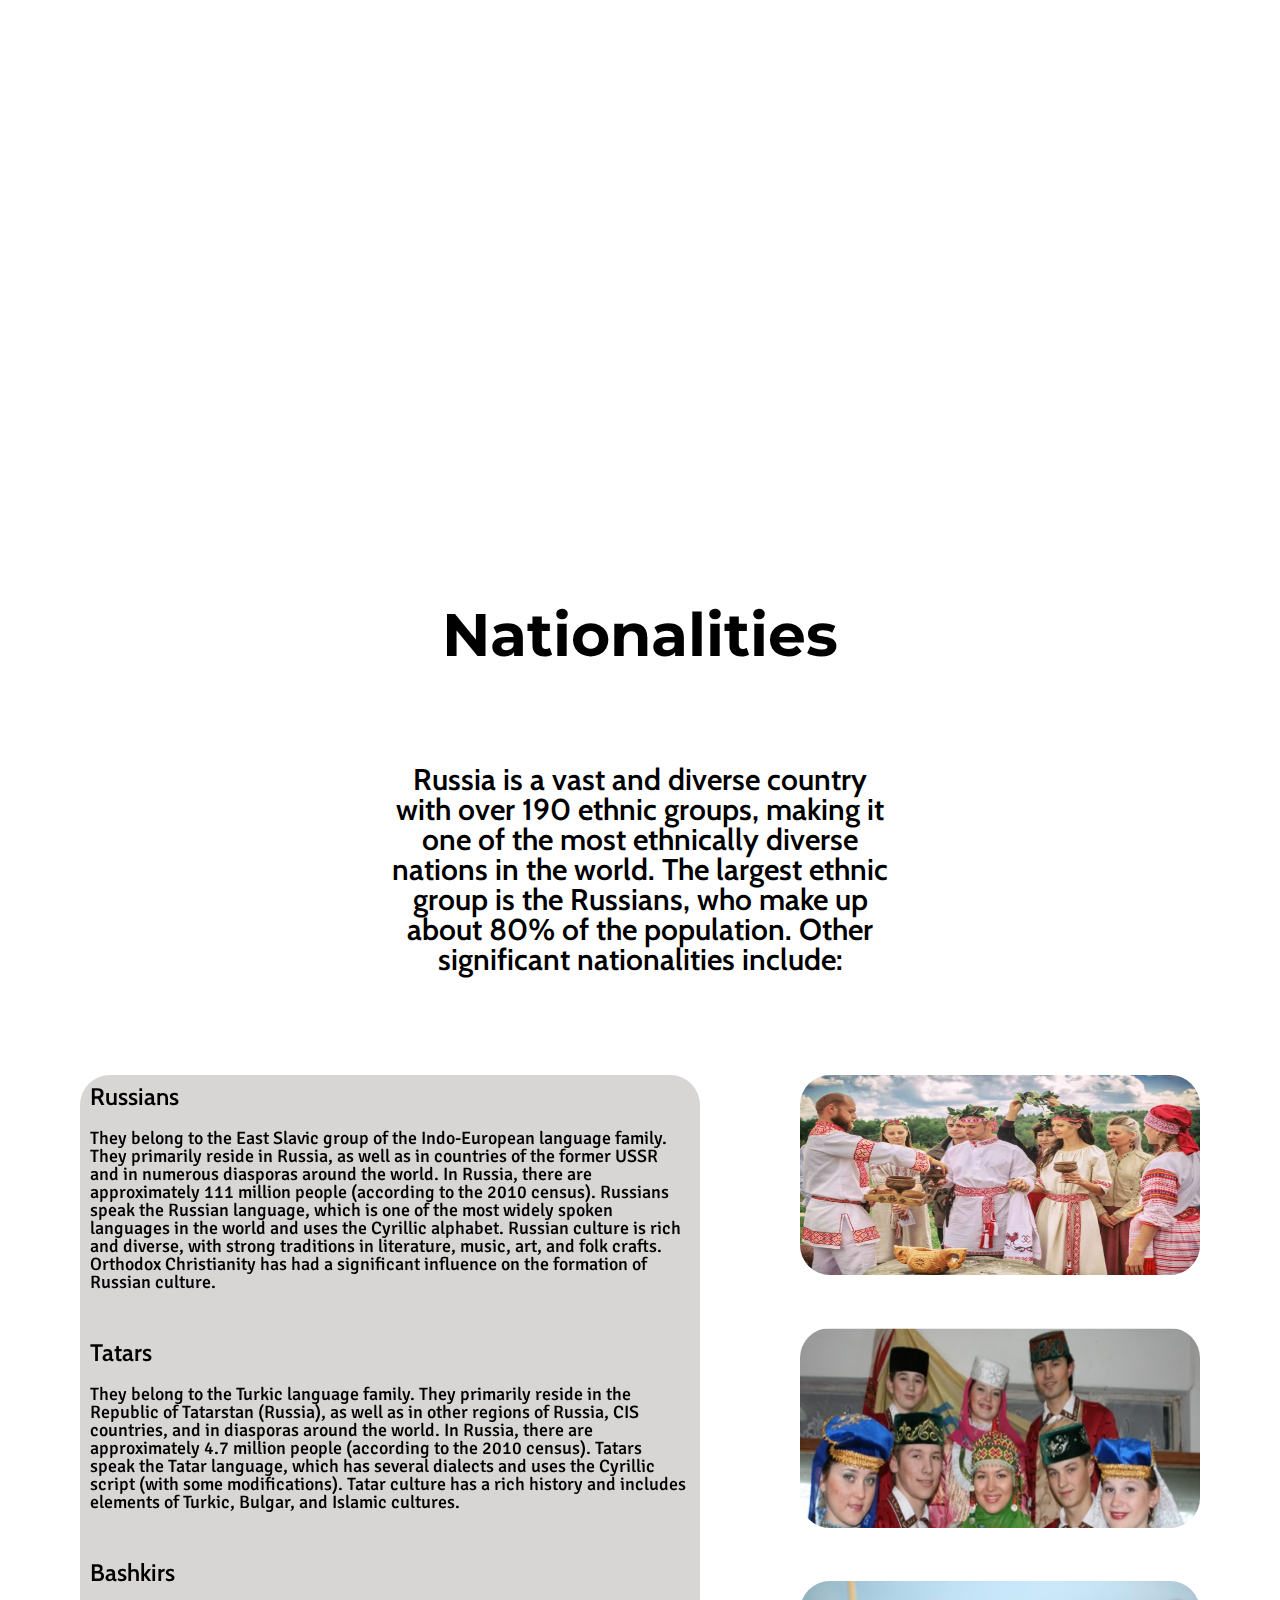
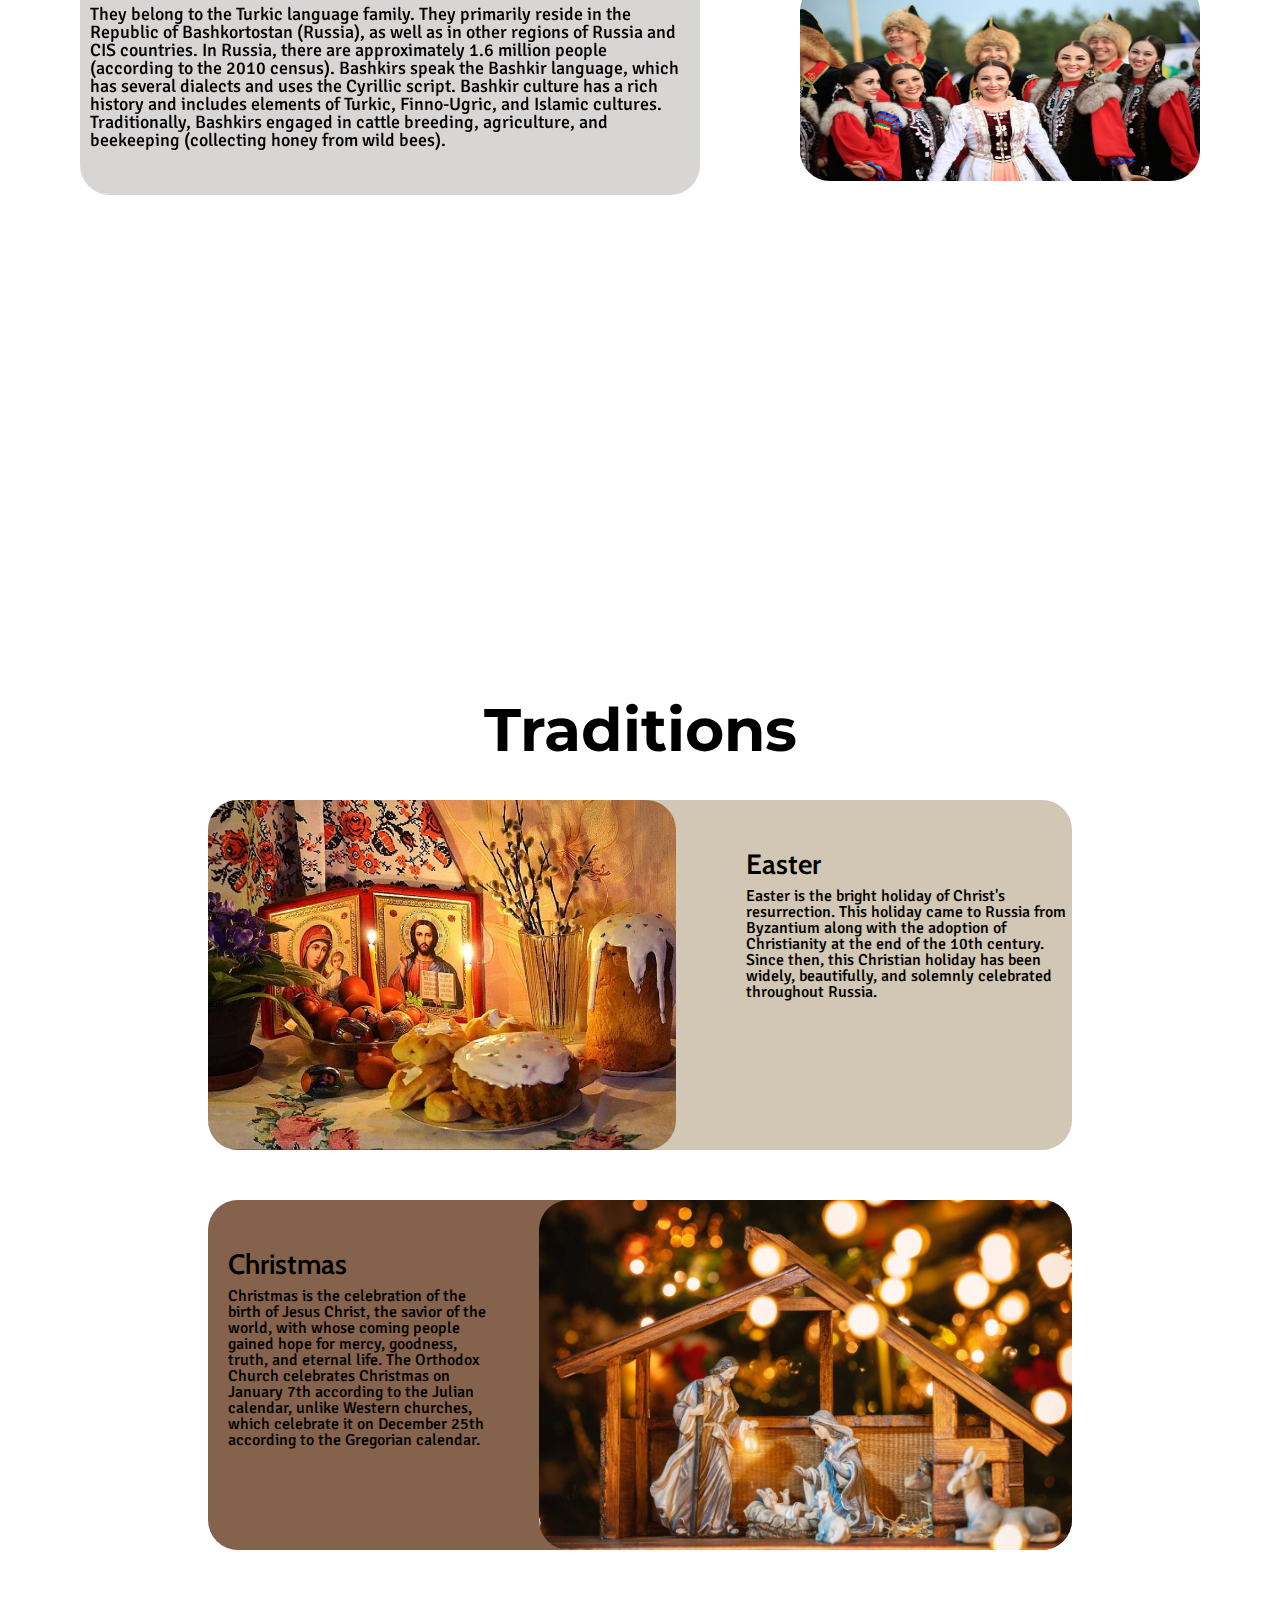
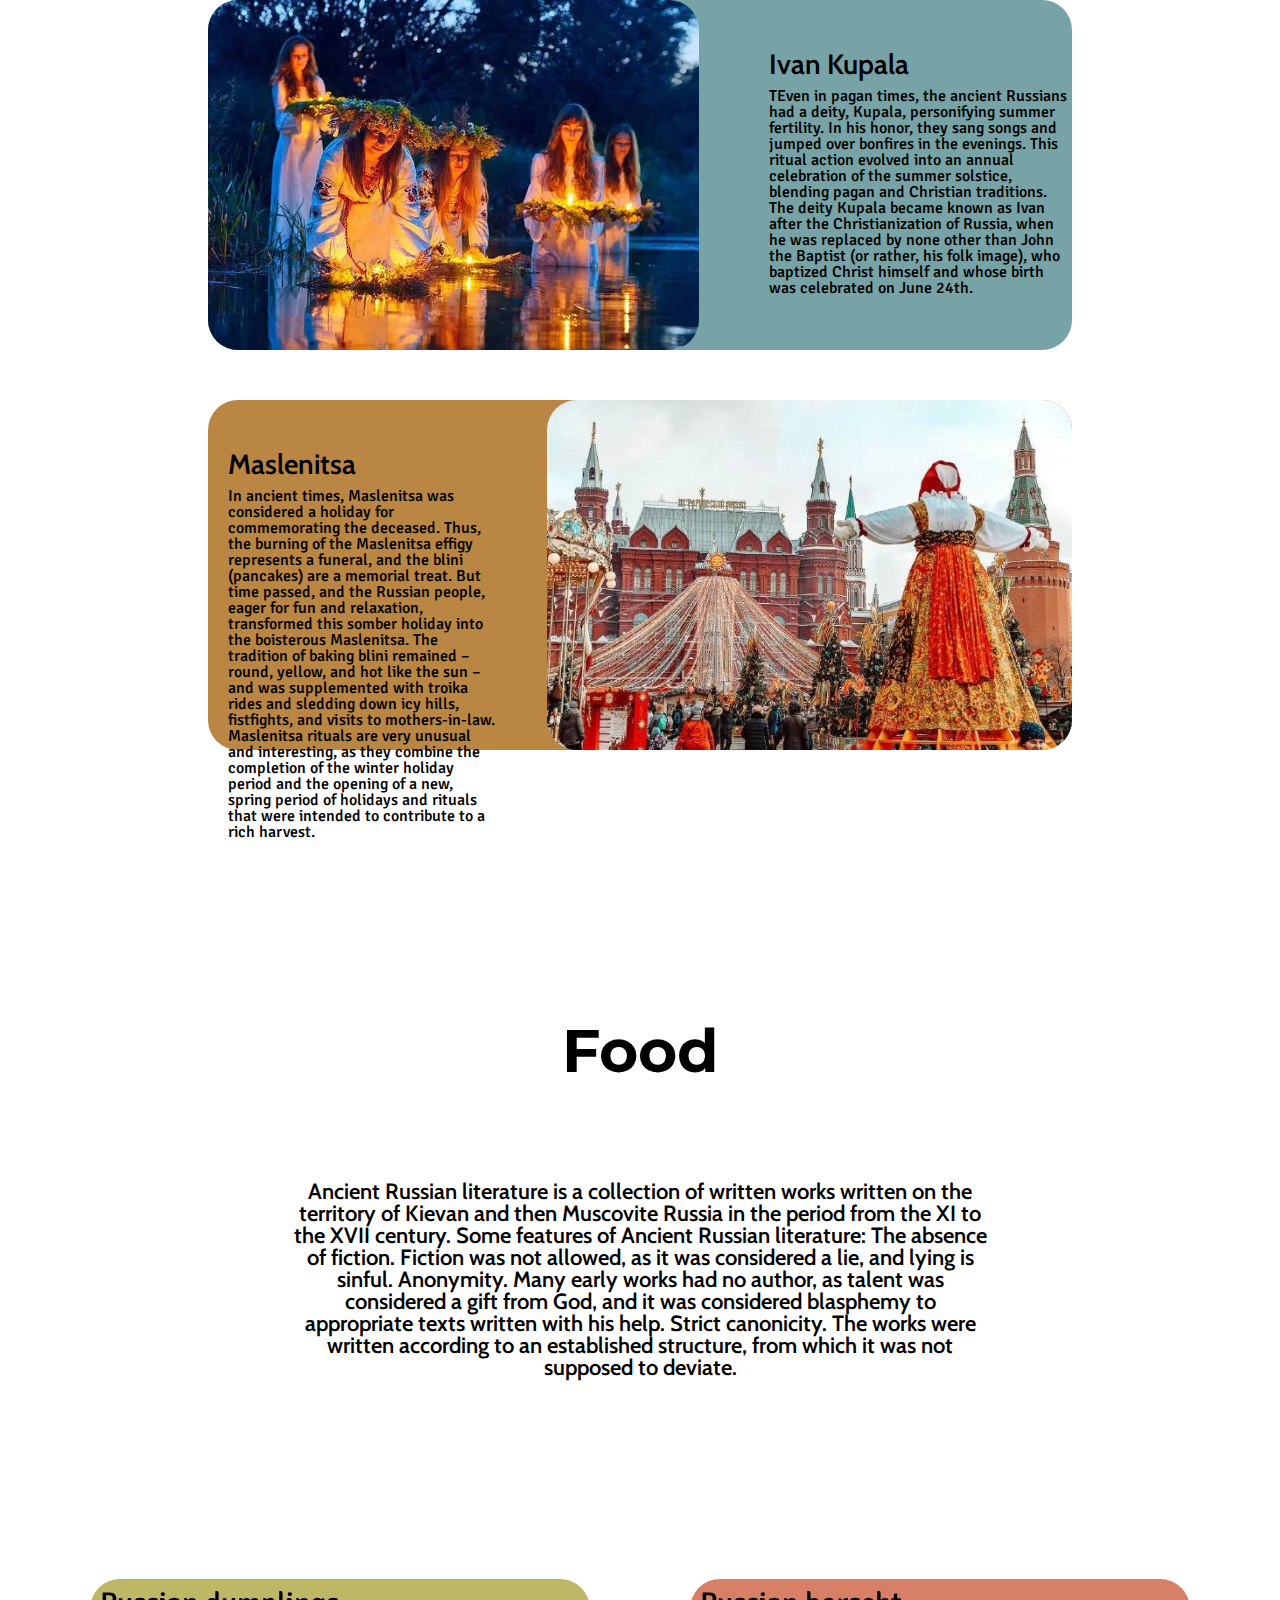
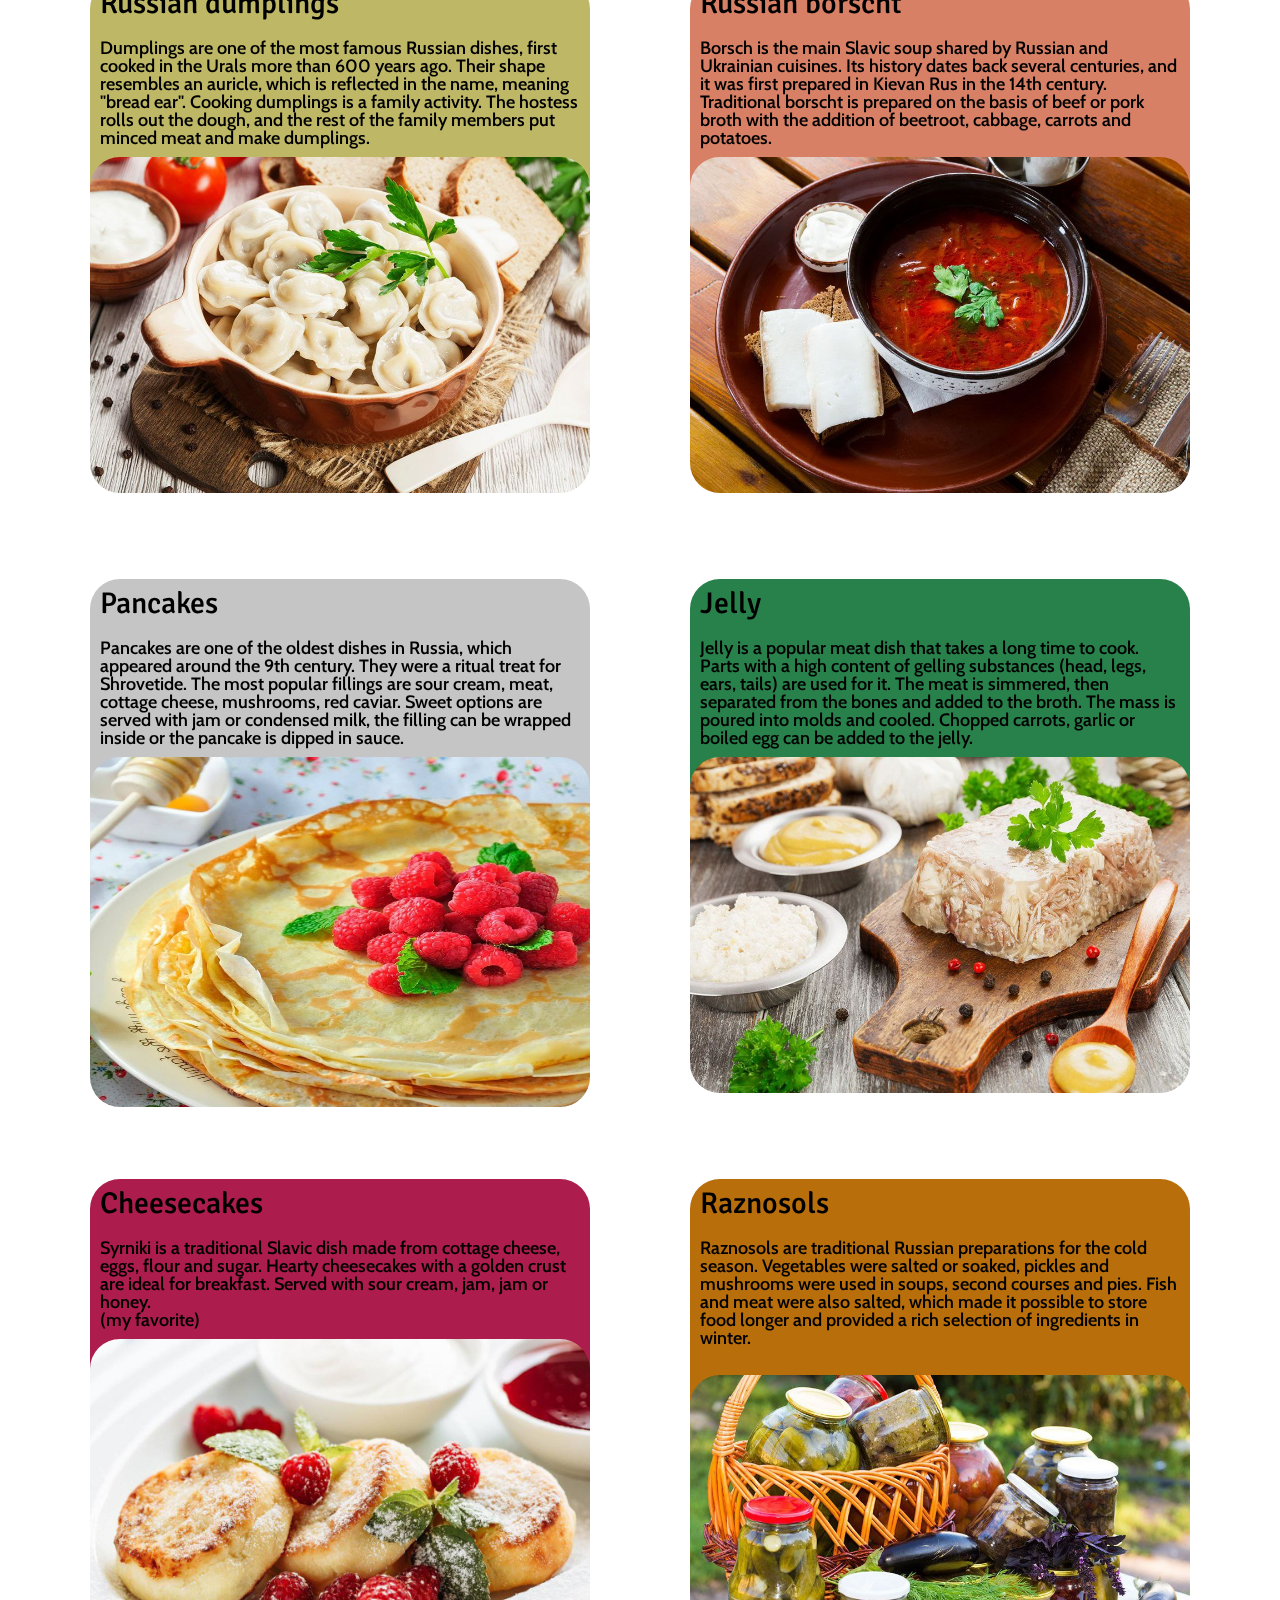
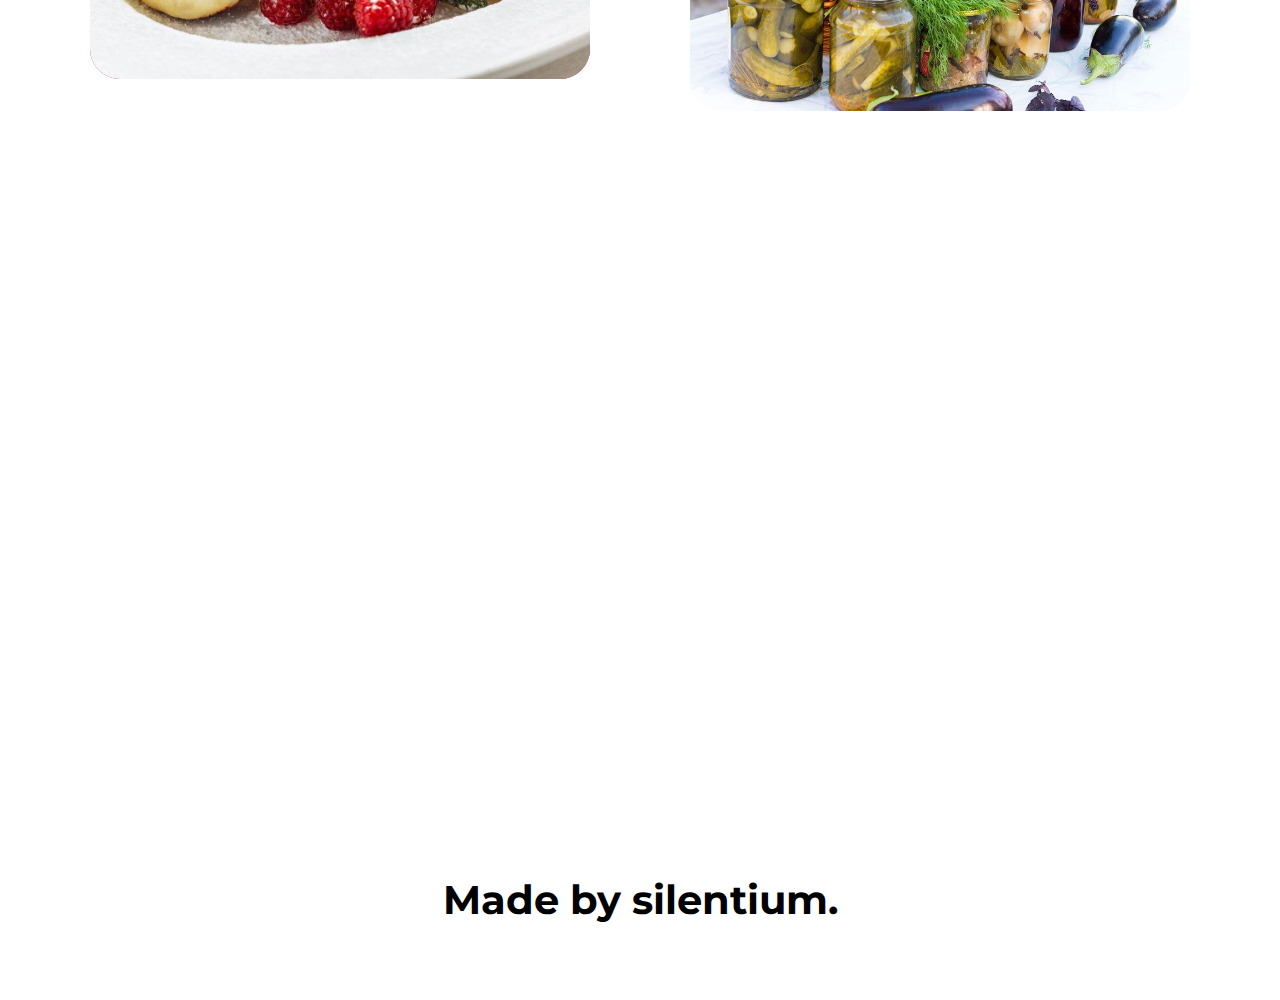
==== commit ef1b56ce: "add index.html" ====
--- a/index.html
+++ b/index.html
@@ -20,10 +20,10 @@
                         <ul class="header-text-list">
                             <ol class="header-text"><a href="#sights" class="sights-scroll">Sights</a></ol>
                             <ol class="header-text"><a href="#golden">Golden Ring</a></ol>
-                            <ol class="header-text"><a href="">Culture</a></ol>
-                            <ol class="header-text"><a href="">Art & Literature</a></ol>
-                            <ol class="header-text"><a href="">Traditions</a></ol>
-                            <ol class="header-text"><a href="">Food</a></ol>
+                            <ol class="header-text"><a href="#culture">Culture</a></ol>
+                            <ol class="header-text"><a href="#nationalities">Nationalities</a></ol>
+                            <ol class="header-text"><a href="#tradition">Traditions</a></ol>
+                            <ol class="header-text"><a href="#food">Food</a></ol>
                         </ul>
                     </div>
                 </div>
@@ -31,7 +31,6 @@
 
         </header>
         <div class="first-page-box">
-            <img src="./image/daniil-silantev-bMxkjZQnCTg-unsplash.jpg" alt="" width="100%" class="first-page-image">
             <div class="welcome-box">
                 <div class="welcome-text-box">
                     <p class="welcome-text">Discover the Beauty of Russia in English!</p>
@@ -84,7 +83,7 @@
                 </div>
             </div>
         </div>
-        <div class="sights-page-main-box">
+        <div class="sights-page-main-box" id="sights-page-main-box1">
             <div class="sights-page-box">
                 <div class="sights-page-text-box">
                     <div class="sights-page-text"><p class="sights-page" id="sights">Sights</p></div>
@@ -92,10 +91,10 @@
                 <ol class="sights-box">
                     <li>
                         <div class="sights box1 animate">
-                            <img src="./image/sight/church-of-savior-in-st-petersburg.jpg"  class="sights-image" alt="">
+                            <img src="./image/sight/church-of-savior-in-st-petersburg.jpg" id="image1" class="sights-image" alt="">
                             <div class="sights-text-box">
                                 <p class="sights-text-name">The Church of the Saviour on Blood (St. Petersburg)</p>
-                                <p class="sights-text">The Church of the Saviour on Blood in St. Petersburg is an Orthodox memorial single-altar church in the name of the Resurrection of Christ. It was built in memory of the fact that on March 1 (13), 1881, Emperor Alexander II was mortally wounded in this place as a result of an assassination attempt.
+                                <p class="sights-text" id="sights-text1">The Church of the Saviour on Blood in St. Petersburg is an Orthodox memorial single-altar church in the name of the Resurrection of Christ. It was built in memory of the fact that on March 1 (13), 1881, Emperor Alexander II was mortally wounded in this place as a result of an assassination attempt.
                                     Located in the historical centre of St. Petersburg on the bank of the Griboyedov Canal next to the Mikhailovsky Garden and Stable Square. The height of the nine-headed temple is 81 metres, the capacity is up to 1600 people.
                                     The architecture of the temple is an example of the late stage of the evolution of the «Russian style». The building is a collective image of a Russian Orthodox church, focussed on the samples of Moscow and Yaroslavl of the XVI-XVII centuries. The architecture of St. Basil’s Cathedral in Moscow had a great influence on the appearance of the temple.
                                     On the outside of the temple there are inscriptions that emphasise the achievements of Russia during the reign of Alexander II. A variety of finishing materials are used in the decor of the building - brick, marble, granite, enamels, gold-plated copper and mosaic.
@@ -106,10 +105,10 @@
                     </li>
                     <li>
                         <div class="sights box2 animate">
-                            <img src="./image/sight/Kreml.jpg" class="sights-image" alt="">
+                            <img src="./image/sight/Kreml.jpg" class="sights-image" id="image2"  alt="">
                             <div class="sights-text-box">
                                 <p class="sights-text-name">The Moscow Kremlin</p>
-                                <p class="sights-text">The Moscow Kremlin is a fortress in the centre of Moscow and its oldest part. This is the main socio-political and historical-artistic complex of the city, the official residence of the President of the Russian Federation.
+                                <p class="sights-text" id="sights-text2">The Moscow Kremlin is a fortress in the centre of Moscow and its oldest part. This is the main socio-political and historical-artistic complex of the city, the official residence of the President of the Russian Federation.
                                     Some characteristics of the Kremlin:
                                     It is located on the high left bank of the Moscow River - Borovitsky Hill, at the confluence of the Neglinnaya River.
                                     In the plan, it is an incorrect triangle with an area of 27.5 hectares. The southern wall faces the Moscow River, the northwestern wall faces the Alexander Garden, and the eastern wall faces Red Square.
@@ -125,10 +124,10 @@
                     </li>
                     <li>
                         <div class="sights box3 animate">
-                            <img src="./image/sight/st_basil.jpg" class="sights-image" alt="">
+                            <img src="./image/sight/st_basil.jpg" class="sights-image" id="image3" alt="">
                             <div class="sights-text-box">
                                 <p class="sights-text-name">St. Basil's Cathedral</p>
-                                <p class="sights-text">The Cathedral of the Intercession of the Blessed Virgin on the Rva, better known as St. Basil's Cathedral, is located in the southern part of Red Square in Moscow, near the Spassky Gate of the Kremlin, above the descent to the Moscow River.
+                                <p class="sights-text" id="sights-text3">The Cathedral of the Intercession of the Blessed Virgin on the Rva, better known as St. Basil's Cathedral, is located in the southern part of Red Square in Moscow, near the Spassky Gate of the Kremlin, above the descent to the Moscow River.
                                     The temple was built in the middle of the 16th century by order of Tsar Ivan IV the Terrible to commemorate the conquest of the Kazan Khanate - part of the former Golden Horde - as a sign of gratitude for the victory.
                                     The cathedral has a complex structure. The main pillar-shaped church in honour of the Intercession of the Mother of God is surrounded on four sides by axial churches, between which there are four smaller churches. In the second half of the 17th century, the Tent Bell Tower was added to the complex.
                                     One of the most revered shrines of the temple is the carved arch above the burial of Basil the Blessed.
@@ -140,10 +139,10 @@
                     </li>
                     <li>
                         <div class="sights box4 animate">
-                            <img src="./image/sight/bolshoi.jpg" class="sights-image" alt="">
+                            <img src="./image/sight/bolshoi.jpg" class="sights-image" id="image4" alt="">
                             <div class="sights-text-box">
                                 <p class="sights-text-name">The Bolshoi Theatre</p>
-                                <p class="sights-text">The Bolshoi Theatre is one of the largest theatres in Russia, located in Moscow, and one of the most famous opera and ballet theatres in the world. The full name is the State Academic Bolshoi Opera and Ballet Theatre of Russia.
+                                <p class="sights-text" id="sights-text4">The Bolshoi Theatre is one of the largest theatres in Russia, located in Moscow, and one of the most famous opera and ballet theatres in the world. The full name is the State Academic Bolshoi Opera and Ballet Theatre of Russia.
                                     The theatre building is an eight-column octagon in the classical style with the chariot of the god Apollo above the portico. The five-level auditorium is famous for its size and excellent acoustics. It is decorated with gilded stucco, ceiling paintings, a huge crystal multi-tiered chandelier. The height of the hall is 21 metres, the length is 25 metres, the width is 26 metres. It has 2153 seats.
                                     There is a square with a fountain in front of the Bolshoi Theatre.
                                     The repertoire of the theatre includes the best world works ("Valkyrie", "Tangeiser", "Payatsy", "Bohème") and outstanding Russian operas ("Sadko", "The Golden Rooster", "The Stone Guest", "The Tale of the Invisible City of Kitezh").
@@ -153,10 +152,10 @@
                     </li>
                     <li>
                         <div class="sights box5 animate">
-                            <img src="./image/sight/kazan.jpg" class="sights-image" alt="">
+                            <img src="./image/sight/kazan.jpg" class="sights-image" id="image5"  alt="">
                             <div class="sights-text-box">
                                 <p class="sights-text-name">The Kazan Kremlin</p>
-                                <p class="sights-text">The Kazan Kremlin is the oldest part and citadel of Kazan, a complex of architectural, historical and archeological monuments that reveal the centuries-old history of the city.
+                                <p class="sights-text" id="sights-text5">The Kazan Kremlin is the oldest part and citadel of Kazan, a complex of architectural, historical and archeological monuments that reveal the centuries-old history of the city.
                                     Located on the cape of the high terrace of the left bank of the Kazanka on the section of its current in the city centre, more than a kilometre from its mouth. The territory of the Kremlin is an incorrect polygon in plan, repeating the outlines of the Kremlin hill, stretched from the northwest, from the Kazanka River, to the southeast, to May 1 Square.
                                     The structure of the Kremlin includes 13 towers, the new Kul-Sharif Mosque, the Syuyumbike Tower, the Annunciation Cathedral, the Presidential Palace, the Vvedensky Church, as well as the Transfiguration Monastery.
                                     The Kazan Kremlin is the official residence of the Head of the Republic of Tatarstan. UNESCO World Heritage Site since 2000 and Russian cultural heritage of federal significance.
@@ -215,7 +214,133 @@
                 </div>
             </div>
         </div>
-
+        <div class="culture-page-box">
+            <div class="culture-header-text">
+                <p class="culture-text" id="culture">Culture</p>
+                <div class="culture-text-box">
+                    <p class="culture-about-text">Ancient Russian literature is a collection of written works written on the territory of Kievan and then Muscovite Russia in the period from the XI to the XVII century.
+                        Some features of Ancient Russian literature:
+                        The absence of fiction. Fiction was not allowed, as it was considered a lie, and lying is sinful.
+                        Anonymity. Many early works had no author, as talent was considered a gift from God, and it was considered blasphemy to appropriate texts written with his help.  
+                        Strict canonicity. The works were written according to an established structure, from which it was not supposed to deviate. </p>
+                </div>
+
+            <div class="culture-containers">
+                <div class="culture-box box1 animate">
+                    <div>
+                        <p class="culture-name"> Ancient Russian Literature Genres</p>
+                        <ul class="culture-genres">
+                            <li>
+                                <strong>Chronicle</strong>
+                                <ul>
+                                    <li><strong>Description:</strong> Chronicles are among the most important genres of ancient Russian literature, combining historical documentation with artistic storytelling. They provide detailed records of significant historical events, including military campaigns, the deeds of princes and nobles, the construction of cities and temples, and even natural phenomena.</li>
+                                    <li><strong>Purpose:</strong> Chronicles served as both historical accounts and moral teachings, often emphasizing divine intervention in human affairs.</li>
+                                    <li><strong>Example:</strong> The <em>Primary Chronicle</em> (<em>Повесть временных лет</em>) is one of the most famous examples, chronicling the early history of Kievan Rus' and its rulers.</li>
+                                </ul>
+                            </li>
+                            <li>
+                                <strong>Life (Vita)</strong>
+                                <ul>
+                                    <li><strong>Description:</strong> Lives are biographical works dedicated to saints or other revered figures who were canonized by the Christian Church. These texts highlight the spiritual journey, miracles, and virtues of the subject.</li>
+                                    <li><strong>Purpose:</strong> Lives aimed to inspire piety and devotion among readers by showcasing the holiness and sacrifices of saints.</li>
+                                </ul>
+                            </li>
+
+                        </ul>
+                    </div>
+                    <div class="culture-image-box"><img src="./image/bogatiry.jpg" alt="" class="culture-image"></div>
+                </div>
+                <div class="culture-box box2 animate">
+                    <div>
+                    <p class="culture-name">Literary Movements in Russia</p>
+                    <ul class="culture-genres">
+                        <li>XIX Century: Romanticism, Realism, Golden Age.
+                            <ul>
+                                <li><strong>Romanticism:</strong> Emphasized individualism, emotion, and the sublime, often portraying heroes who oppose societal norms.</li>
+                                <li><strong>Realism:</strong> Sought to depict life as it truly was, focusing on social issues, psychological depth, and detailed portrayals of everyday life.</li>
+                                <li><strong>Golden Age:</strong> A period of unparalleled literary achievement, marked by the works of Pushkin, Lermontov, Tolstoy, and Dostoevsky.</li>
+                            </ul>
+                        </li>
+                        <li>XX Century: Silver Age, Socialist Realism, Modern Literature.
+                            <ul>
+                                <li><strong>Silver Age:</strong> Known for its poetic innovation and philosophical depth, exploring themes like existentialism, mysticism, and revolution.</li>
+                                <li><strong>Socialist Realism:</strong> The official artistic style of the Soviet Union, promoting socialist ideals and glorifying the working class.</li>
+                                <li><strong>Modern Literature:</strong> Characterized by a mix of genres and styles, blending realism with fantasy and blurring the boundaries between intellectual and mass literature.</li>
+                            </ul>
+                        </li>
+                    </ul>
+                    </ul>
+                    </div>
+                    <div class="culture-image-box"><img src="./image/i-hear-the-orioles-ever-mournful-voice.jpg" alt="" class="culture-image"></div>
+                </div>
+                <div class="culture-box box3 animate">
+                    <div>
+                    <p class="culture-name"> Modern Russian Literature</p>
+                    <ul class="culture-genres">
+                        <li>
+                            Mix of genres and styles.
+                            <ul>
+                                <li>Modern literature often blends traditional storytelling with experimental techniques, creating a dynamic and diverse reading experience.</li>
+                                <li>Authors frequently combine elements from different genres, such as historical fiction with fantasy or romance with science fiction.</li>
+                            </ul>
+                        </li>
+                        <li>
+                            Combination of realism and fantasy.
+                            <ul>
+                                <li>This trend reflects the blending of real-world issues with imaginative, fantastical elements, offering readers both relatability and escapism.</li>
+                                <li>Examples include magical realism, where everyday life is infused with supernatural occurrences, as seen in works by authors like Gabriel García Márquez.</li>
+                            </ul>
+                        </li>
+                        <li>
+                            Blurring boundaries between intellectual and mass literature.
+                            <ul>
+                                <li>Contemporary literature increasingly bridges the gap between highbrow literary works and popular fiction, appealing to a wider audience.</li>
+                                <li>Intellectual themes, such as existentialism or social critique, are now often woven into accessible narratives that resonate with mainstream readers.</li>
+                            </ul>
+                        </li>
+                        
+                    </ul>
+                </div>
+                <div class="culture-image-box"><img src="./image/vetka.jpg" alt="" class="culture-image"></div>
+                    </div>
+                <div class="culture-box box4 animate">
+                    <div>
+                    <p class="culture-name"> Stages of Russian Painting</p>
+                    <ul class="culture-genres"></ul>
+                    <li>
+                        17th Century: First secular painting with royal portraits.
+                        <ul>
+                            <li>The 17th century marked the transition from purely religious art to secular themes, reflecting the growing influence of the state and aristocracy.</li>
+                            <li>Portraits of tsars, nobles, and their families became popular, showcasing wealth, power, and status.</li>
+                            
+                        </ul>
+                    </li>
+                    <li>
+                        18th Century: Baroque, Classicism, Academicism.
+                        <ul>
+                            <li><strong>Classicism:</strong> Focused on symmetry, order, and harmony, drawing inspiration from ancient Greek and Roman art. Artists emphasized balanced compositions and subdued color palettes.</li>
+                            <li><strong>Academicism:</strong> A style promoted by art academies, combining classical techniques with historical and mythological themes. It emphasized technical skill and adherence to established rules.</li>
+                        </ul>
+                    </li>
+                    <li>
+                        19th Century: Romanticism, Impressionism.
+                        <ul>
+                            <li><strong>Romanticism:</strong> Emphasized emotion, individualism, and the sublime. Artists often depicted dramatic landscapes, heroic figures, and scenes of rebellion against societal norms.</li>
+                            <li><strong>Impressionism:</strong> Introduced loose brushstrokes, vibrant colors, and an emphasis on capturing light and movement. Russian impressionists focused on everyday life and natural beauty.</li>
+                          
+                        </ul>
+                    </li>
+                    <li>
+                        20th Century: Socialist Realism.
+                        
+                    </ul></div>
+                    <div class="culture-image-box"><img src="./image/Ivan-Shishkin-Morning-in-a-Pine-Forest-1889-scaled.jpg" alt="" class="culture-image"></div>
+                    </div>
+                   
+            </div>
+            </div>
+            <div></div>
+        </div>
 
 
 
@@ -223,5 +348,159 @@
         
         </div>
     </div>
+
+    <div class="nationalities-page-box">
+        <div class="nationalities-page-box-title">
+            <p class="nationalities-title" id="nationalities">Nationalities</p>
+            <p>Russia is a vast and diverse country with over 190 ethnic groups, making it one of the most ethnically diverse nations in the world. The largest ethnic group is the Russians, who make up about 80% of the population. Other significant nationalities include:</p>
+        </div>
+        <div class="nationalities-container">
+        <div class="nationalities-text-box">
+            <div class="nationalities box1 animate">
+            <p class="nationalities-text-title">Russians</p>
+            <p class="nationalities-text">They belong to the East Slavic group of the Indo-European language family. They primarily reside in Russia, as well as in countries of the former USSR and in numerous diasporas around the world. In Russia, there are approximately 111 million people (according to the 2010 census). Russians speak the Russian language, which is one of the most widely spoken languages in the world and uses the Cyrillic alphabet. Russian culture is rich and diverse, with strong traditions in literature, music, art, and folk crafts. Orthodox Christianity has had a significant influence on the formation of Russian culture.</p>
+            </div>
+            <div class="nationalities box2 animate">
+                <p class="nationalities-text-title">Tatars</p>
+                <p class="nationalities-text">They belong to the Turkic language family. They primarily reside in the Republic of Tatarstan (Russia), as well as in other regions of Russia, CIS countries, and in diasporas around the world. In Russia, there are approximately 4.7 million people (according to the 2010 census). Tatars speak the Tatar language, which has several dialects and uses the Cyrillic script (with some modifications). Tatar culture has a rich history and includes elements of Turkic, Bulgar, and Islamic cultures.</p>
+            </div>
+            <div class="nationalities box3 animate">
+                <p class="nationalities-text-title">Bashkirs</p>
+                <p class="nationalities-text">They belong to the Turkic language family. They primarily reside in the Republic of Bashkortostan (Russia), as well as in other regions of Russia and CIS countries. In Russia, there are approximately 1.6 million people (according to the 2010 census). Bashkirs speak the Bashkir language, which has several dialects and uses the Cyrillic script. Bashkir culture has a rich history and includes elements of Turkic, Finno-Ugric, and Islamic cultures. Traditionally, Bashkirs engaged in cattle breeding, agriculture, and beekeeping (collecting honey from wild bees).</p>
+            </div>
+            
+        </div>
+        <div class="nationalities-image-box">
+            <div class="nationalities-image-container box1 animate"><img src="./image/russians.jpg" alt="" class="nationalities-image"></div>
+            <div class="nationalities-image-container box2 animate"><img src="./image/tatars.jpg" alt="" class="nationalities-image"></div>
+            <div class="nationalities-image-container box3 animate"><img src="./image/baskirs.jpg" alt="" class="nationalities-image"></div>
+        </div>
+    </div>
+
+
+    </div>
+
+    <div class="tradition-page-main-box">
+        <div class="tradition-page-box">
+            <div class="tradition-page-text-box">
+                <div class="tradition-page-text"><p class="tradition-page" id="tradition">Traditions</p></div>
+            </div>
+            <ol class="tradition-box">
+                <li>
+                    <div class="tradition box1 animate">
+                        <img src="./image/ester.jpg"  class="tradition-image" alt="">
+                        <div class="tradition-text-box">
+                            <p class="tradition-text-name">Easter</p>
+                            <p class="tradition-text">Easter is the bright holiday of Christ's resurrection. This holiday came to Russia from Byzantium along with the adoption of Christianity at the end of the 10th century. Since then, this Christian holiday has been widely, beautifully, and solemnly celebrated throughout Russia.</p>
+                        </div>
+                    </div>
+                </li>
+                <li>
+                    <div class="tradition box2 animate">
+                        <img src="./image/cristmas.jpg" class="tradition-image" alt="">
+                        <div class="tradition-text-box">
+                            <p class="tradition-text-name">Christmas</p>
+                            <p class="tradition-text">Christmas is the celebration of the birth of Jesus Christ, the savior of the world, with whose coming people gained hope for mercy, goodness, truth, and eternal life. The Orthodox Church celebrates Christmas on January 7th according to the Julian calendar, unlike Western churches, which celebrate it on December 25th according to the Gregorian calendar.
+                                </p>
+                        </div>
+                    </div>
+                </li>
+                <li>
+                    <div class="tradition box3 animate">
+                        <img src="./image/ivan.jpg" class="tradition-image" alt="">
+                        <div class="tradition-text-box">
+                            <p class="tradition-text-name">Ivan Kupala</p>
+                            <p class="tradition-text">TEven in pagan times, the ancient Russians had a deity, Kupala, personifying summer fertility. In his honor, they sang songs and jumped over bonfires in the evenings. This ritual action evolved into an annual celebration of the summer solstice, blending pagan and Christian traditions. The deity Kupala became known as Ivan after the Christianization of Russia, when he was replaced by none other than John the Baptist (or rather, his folk image), who baptized Christ himself and whose birth was celebrated on June 24th.
+                                </p>
+                        </div>
+                    </div>
+                </li>
+                <li>
+                    <div class="tradition box4 animate">
+                        <img src="./image/maslenitsa.jpg" class="tradition-image" alt="">
+                        <div class="tradition-text-box">
+                            <p class="tradition-text-name">Maslenitsa</p>
+                            <p class="tradition-text">In ancient times, Maslenitsa was considered a holiday for commemorating the deceased. Thus, the burning of the Maslenitsa effigy represents a funeral, and the blini (pancakes) are a memorial treat. But time passed, and the Russian people, eager for fun and relaxation, transformed this somber holiday into the boisterous Maslenitsa. The tradition of baking blini remained – round, yellow, and hot like the sun – and was supplemented with troika rides and sledding down icy hills, fistfights, and visits to mothers-in-law. Maslenitsa rituals are very unusual and interesting, as they combine the completion of the winter holiday period and the opening of a new, spring period of holidays and rituals that were intended to contribute to a rich harvest.
+                                </p>
+                        </div>
+                    </div>
+                </li>
+                <li>
+                        </div>
+                    </div>
+
+                    <div class="food-page-box">
+                        <div class="food-header-text">
+                            <p class="food-text" id="food">Food</p>
+                            <div class="food-text-box">
+                                <p class="food-about-text">Ancient Russian literature is a collection of written works written on the territory of Kievan and then Muscovite Russia in the period from the XI to the XVII century.
+                                    Some features of Ancient Russian literature:
+                                    The absence of fiction. Fiction was not allowed, as it was considered a lie, and lying is sinful.
+                                    Anonymity. Many early works had no author, as talent was considered a gift from God, and it was considered blasphemy to appropriate texts written with his help.  
+                                    Strict canonicity. The works were written according to an established structure, from which it was not supposed to deviate. </p>
+                            </div>
+            
+                        <div class="food-containers">
+                            <div class="food-box box1 animate">
+                                <div>
+                                    <p class="food-name"> Russian dumplings</p>
+                                        <p class="food-genres">Dumplings are one of the most famous Russian dishes, first cooked in the Urals more than 600 years ago. Their shape resembles an auricle, which is reflected in the name, meaning "bread ear". 
+
+                                            Cooking dumplings is a family activity. The hostess rolls out the dough, and the rest of the family members put minced meat and make dumplings.</p>
+                                </div>
+                                <div class="food-image-box"><img src="./image/pelmeni.jpg" alt="" class="food-image"></div>
+                            </div>
+                            <div class="food-box box2 animate">
+                                <div>
+                                <p class="food-name">Russian borscht</p>
+                                <p class="food-genres">Borsch is the main Slavic soup shared by Russian and Ukrainian cuisines. Its history dates back several centuries, and it was first prepared in Kievan Rus in the 14th century. Traditional borscht is prepared on the basis of beef or pork broth with the addition of beetroot, cabbage, carrots and potatoes.</p>
+                                    
+                                </div>
+                                <div class="food-image-box"><img src="./image/borch.jpg" alt="" class="food-image"></div>
+                            </div>
+                            <div class="food-box box3 animate">
+                                <div>
+                                <p class="food-name"> Pancakes</p>
+                                <p class="food-genres">Pancakes are one of the oldest dishes in Russia, which appeared around the 9th century. They were a ritual treat for Shrovetide. The most popular fillings are sour cream, meat, cottage cheese, mushrooms, red caviar. Sweet options are served with jam or condensed milk, the filling can be wrapped inside or the pancake is dipped in sauce.</p>
+                            
+                            </div>
+                            <div class="food-image-box"><img src="./image/pankekes.jpg" alt="" class="food-image"></div>
+                                </div>
+                            <div class="food-box box4 animate">
+                                <div>
+                                <p class="food-name">Jelly</p>
+                                <p class="food-genres">Jelly is a popular meat dish that takes a long time to cook. Parts with a high content of gelling substances (head, legs, ears, tails) are used for it. The meat is simmered, then separated from the bones and added to the broth. The mass is poured into molds and cooled. Chopped carrots, garlic or boiled egg can be added to the jelly.</p></div>
+                                <div class="food-image-box"><img src="./image/jelly.jpg" alt="" class="food-image"></div>
+                                </div>
+                               
+                                <div class="food-box box5 animate">
+                                    <div>
+                                    <p class="food-name">Cheesecakes</p>
+                                    <p class="food-genres">Syrniki is a traditional Slavic dish made from cottage cheese, eggs, flour and sugar. Hearty cheesecakes with a golden crust are ideal for breakfast. Served with sour cream, jam, jam or honey.<br>(my favorite)</p></div>
+                                    <div class="food-image-box"><img src="./image/chesecakes.jpg" alt="" class="food-image"></div>
+                                    </div>
+                                   
+
+                        <div class="food-box box6 animate">
+                            <div>
+                            <p class="food-name">Raznosols</p>
+                            <p class="food-genres">Raznosols are traditional Russian preparations for the cold season. Vegetables were salted or soaked, pickles and mushrooms were used in soups, second courses and pies. Fish and meat were also salted, which made it possible to store food longer and provided a rich selection of ingredients in winter. <br><br></p></div>
+                            <div class="food-image-box"><img src="./image/raznosol.jpg" alt="" class="food-image"></div>
+                            </div>
+                        <div></div>
+                    </div>
+            
+            
+            
+                          
+                    
+                    </div>
+                </div>
+
+                <div class="made-by-box"> 
+                    <div class="made-by-text">
+                        <a href="https://moreskyv.github.io/silentium/">Made by silentium.</a>
+                    </div>
+                </div>
 </body>
 </html>--- a/css/style.css
+++ b/css/style.css
@@ -105,6 +105,10 @@
     display: flex;
     justify-content: center;
     align-items: center;
+    background-image: url(../image/photo-1615924865834-78e9fd619454.avif);
+}
+
+first-page-image {
 }
 
 
@@ -138,7 +142,7 @@
 
 .welcome-text {
     font-family: montserrat;
-    font-size: 60px;
+
     color: #e2fcff;
     align-items: center;
     text-align: center;
@@ -171,7 +175,6 @@
 
 .why-russia-main-box{
     width: 100%;
-    height: 500px;
     background-color: #ebf5f7;
     display: flex;
     justify-content: center;
@@ -179,19 +182,16 @@
 }
 
 .why-russia-box {
-    width: 1200px;
-    height: 500px;
+
 }
 
 .why-russia-text-box {
-    width: 100%;
     height: 200px;
     display: flex;
     align-items: center;
 }
 
 .why-russia-text {
-    width: 800px;
     height: 100px;
 }
 
@@ -212,7 +212,6 @@
     width: 1000px;
     height: 300px;
     display: flex;
-    flex-direction: row;
     justify-content: space-between;
     align-items: center;
     
@@ -277,7 +276,6 @@
     max-width: 100%;
     box-sizing: border-box;
     width: 100%;
-    height: 2300px;
     background-color: #e9e8e8;
     display: flex;
     justify-content: center;
@@ -307,25 +305,18 @@
 
 .sights {
     width: 100%;
-    height: 350px;
-    display: flex;
     gap: 50px;
     align-items: center;
     border-radius: 30px;
+    height: 500px;
 }
 
 .sights-image {
     border-radius: 30px;
-    height: 100%;
 }
 
 .sights-text-box {
-    display: flex;
-    flex-direction: column;
-    height: 250px;
-    gap: 10px;
-    width: 730px;
-    padding-left: 20px;
+
 }
 
 .sights-text-name {
@@ -346,7 +337,6 @@
 }
 
 .sights.box2 {
-    flex-direction: row-reverse;
     background-color: #552708b9;
 }
 
@@ -369,7 +359,6 @@
 }
 
 .sights.box4 {
-    flex-direction: row-reverse;
     background-color: #cecf6b;
 }
 
@@ -394,14 +383,13 @@
 
 .golden-ring-page-box {
     width: 100%;
-    height: 2000px;
     background-color: #ffffff;
 }
 
 .golden-ring-header-text{
     padding-top: 100px;
     width: 100%;
-    height: 200px;
+    height: 300px;
     align-items: center;
     display: flex;
     justify-content: center;
@@ -421,27 +409,28 @@
 
 .golden-ring-box {
     width: 100%;
-    height: 1000px;
-    align-items: center;
-    display: flex;
-    justify-content: center;
-    background-image: url(../image/city/map.svg);
-    background-position: center;
+    height: 1200px;
+    align-items: center;
+    display: flex;
+    justify-content: center;
+    background-image: url(../image/47040-751515.svg);
     background-size: 50%;
     background-repeat: no-repeat;
 }
 
+.golden-ring-background {
+    position: absolute;
+    filter: brightness(60%);
+}
 
 .golden-ring-city-box {
     width: 95%;
     height: 800px;
     padding-top: 100px;
-
 }
 
 .golden-ring-city {
-    display: flex;
-    flex-direction: row;
+
     gap: 15px;
 }
 
@@ -451,7 +440,7 @@
     align-items: center;
     text-align: center;
     width: 300px;
-    height: 350px;
+    height: 400px;
 
 }
 
@@ -467,7 +456,7 @@
     animation-duration: 2s;
     opacity: 0;
     animation-fill-mode: forwards;
-    margin-top: 400px;
+
 }
 
 .city-box.box3.in-view {
@@ -475,7 +464,7 @@
     animation-duration: 2s;
     opacity: 0;
     animation-fill-mode: forwards;
-    margin-top: 200px;
+
 }
 
 .city-box.box4.in-view {
@@ -490,7 +479,7 @@
     animation-duration: 2s;
     opacity: 0;
     animation-fill-mode: forwards;
-    margin-top: 400px;
+
 }
 
 .city-box.box6.in-view {
@@ -505,7 +494,6 @@
     animation-duration: 2s;
     opacity: 0;
     animation-fill-mode: forwards;
-    margin-top: 200px;
 }
 
 .city-box.box8.in-view {
@@ -535,4 +523,439 @@
     text-align: center;
     font-size: 22px;
     font-family: cabin;
+}
+
+.culture-page-box {
+    height: 1700px;
+}
+
+.culture-header-text {
+    padding-top: 100px;
+    width: 100%;
+    height: 200px;
+    align-items: center;
+    display: flex;
+    justify-content: center;
+    flex-direction: column;
+}
+
+.culture-text {
+    font-size: 60px;
+    font-family: montserrat;
+}
+
+.culture-text-box {
+    padding-top: 100px;
+    width: 700px;
+    height: 300px;
+    font-family: cabin;
+    font-size: 22px;
+    text-align: center;
+}
+
+.culture-box {
+    width: 800px;
+    height: 800px;
+    backdrop-filter: blur(10px);
+    display: flex;
+    flex-direction: column;
+    border-radius: 30px;
+
+}
+
+.culture-containers {
+    padding-top: 200px;
+    display: grid;
+    grid-template-columns: 1fr 1fr; /* две колонки одинаковой ширины */
+    grid-gap: 100px; /* расстояние между элементами */
+
+}
+
+.culture-containers li {
+    list-style: inside;
+    font-size: 18px;
+    font-family: cabin;
+    padding: 10px;
+}
+
+.culture-name {
+    padding-bottom: 20px;
+    font-family: signika;
+    font-size: 30px;
+    padding: 10px;
+}
+
+.culture-genres {
+    display: flex;
+    flex-direction: column;
+    gap: 20px;
+}
+
+.culture-image{
+    width: 100%;
+    height: 100%;
+    border-radius: 30px;
+}
+
+.culture-image-box {
+    width: 100%;
+    height: 350px;
+}
+
+.culture-box.box1 {
+    background-color: #978e0ea2;
+}
+
+.culture-box.box2 {
+    background-color: #4d8ec4a2;
+}
+
+.culture-box.box3 {
+    background-color: #c5c5c5;
+}
+
+.culture-box.box4 {
+    background-color: #28814a;
+}
+
+
+.nationalities-page-box {
+    height: 2000px;
+    display: flex;
+    justify-content: center;
+    flex-direction: column;
+    align-items: center;
+    gap: 100px;
+}
+
+.nationalities-title {
+    font-family: montserrat;
+    font-size: 60px;
+}
+
+.nationalities-page-box-title{
+    font-size: 30px;
+    font-family: cabin;
+    width: 500px;
+    text-align: center;
+    display: flex;
+    flex-direction: column;
+    gap: 100px;
+
+}
+
+.nationalities-container {
+    display: flex;
+    flex-direction: row;
+    gap: 100px; 
+}
+
+.nationalities-text-box {
+    width: 600px;
+    height: 700px;
+    display: flex;
+    flex-direction: column;
+    gap: 50px;
+    background-color: #c2bdbda2;
+    backdrop-filter: blur(10px);
+    border-radius: 30px;
+    padding: 10px;
+
+}
+
+.nationalities-image-box {
+    width: 400px;
+    height: 720px;
+    background-color: #ffffff;
+    border-radius: 30px;
+    display: flex;
+    flex-direction: column;
+    gap: 50px;
+
+}
+
+.nationalities-image {
+    width: 100%;
+    height: 200px;
+    border-radius: 30px;
+}
+
+.nationalities-text-title {
+    font-family: cabin;
+    font-size: 24px;
+    padding-bottom: 20px;
+}
+
+.nationalities-text {
+    font-family: signika;
+    font-size: 18px;
+}
+
+.nationalities {
+
+}
+
+.nationalities.box1.in-view{
+    animation-name: fly-left;
+    animation-duration: 2s;
+    opacity: 0;
+    animation-fill-mode: forwards;
+}
+
+.nationalities.box2.in-view{
+    animation-name: fly-left;
+    animation-duration: 2s;
+    opacity: 0;
+    animation-fill-mode: forwards;
+}
+
+.nationalities.box3.in-view{
+    animation-name: fly-left;
+    animation-duration: 2s;
+    opacity: 0;
+    animation-fill-mode: forwards;
+}
+
+.tradition-page-main-box {
+    max-width: 100%;
+    box-sizing: border-box;
+    width: 100%;
+    height: 3000px;
+    display: flex;
+    justify-content: center;
+    padding: 100px;
+    font-family: signika;
+}
+
+.tradition-page-box {
+    width: 80%;
+
+}
+
+.tradition-box{
+    display: flex;
+    flex-direction: column;
+    gap: 50px;
+}
+
+.tradition-page-text-box{
+    height: 100px;
+}
+.tradition-page-text-box{
+    font-size: 60px;
+    text-align: center;
+    font-family: montserrat;
+    }
+
+.tradition {
+    width: 100%;
+    height: 350px;
+    display: flex;
+    gap: 50px;
+    align-items: center;
+    border-radius: 30px;
+}
+
+.tradition-image {
+    border-radius: 30px;
+    height: 100%;
+}
+
+.tradition-text-box {
+    display: flex;
+    flex-direction: column;
+    height: 250px;
+    gap: 10px;
+    width: 730px;
+    padding-left: 20px;
+}
+
+.tradition-text-name {
+    font-size: 28px;
+    font-family: cabin;
+}
+
+.tradition.box1{
+    background-color: #6846074d;
+
+}
+
+.tradition.box1.in-view{
+    animation-name: fly-left;
+    animation-duration: 2s;
+    opacity: 0;
+    animation-fill-mode: forwards;
+}
+
+.tradition.box2 {
+    flex-direction: row-reverse;
+    background-color: #552708b9;
+}
+
+.tradition.box2.in-view {
+    animation-name: fly-right;
+    animation-duration: 2s;
+    opacity: 0;
+    animation-fill-mode: forwards;
+}
+
+.tradition.box3 {
+    background-color: #639599de;
+}
+
+.tradition.box3.in-view {
+    animation-name: fly-left;
+    animation-duration: 2s;
+    opacity: 0;
+    animation-fill-mode: forwards;
+}
+
+.tradition.box4 {
+    flex-direction: row-reverse;
+    background-color: #b98644;
+}
+
+.tradition.box4.in-view {
+    animation-name: fly-right;
+    animation-duration: 2s;
+    opacity: 0;
+    animation-fill-mode: forwards;
+}
+
+nationalities-image-container.box1{
+    animation-name: fly-right;
+    animation-duration: 2s;
+    opacity: 0;
+    animation-fill-mode: forwards;
+}
+
+nationalities-image-container.box2{
+    animation-name: fly-right;
+    animation-duration: 2s;
+    opacity: 0;
+    animation-fill-mode: forwards;
+}
+
+nationalities-image-container.box3{
+    animation-name: fly-right;
+    animation-duration: 2s;
+    opacity: 0;
+    animation-fill-mode: forwards;
+}
+
+
+.food-page-box {
+    height: 2000px;
+}
+
+.food-header-text {
+    padding-top: 100px;
+    width: 100%;
+    height: 200px;
+    align-items: center;
+    display: flex;
+    justify-content: center;
+    flex-direction: column;
+}
+
+.food-text {
+    font-size: 60px;
+    font-family: montserrat;
+}
+
+.food-text-box {
+    padding-top: 100px;
+    width: 700px;
+    height: 300px;
+    font-family: cabin;
+    font-size: 22px;
+    text-align: center;
+}
+
+.food-box {
+    width: 500px;
+    height: 500px;
+    backdrop-filter: blur(10px);
+    display: flex;
+    flex-direction: column;
+    border-radius: 30px;
+
+}
+
+.food-containers {
+    padding-top: 200px;
+    display: grid;
+    grid-template-columns: 1fr 1fr; /* две колонки одинаковой ширины */
+    grid-gap: 100px; /* расстояние между элементами */
+
+}
+
+.food-genres {
+
+    font-size: 18px;
+    font-family: cabin;
+    padding: 10px;
+}
+
+.food-name {
+    padding-bottom: 20px;
+    font-family: signika;
+    font-size: 30px;
+    padding: 10px;
+}
+
+.food-genres {
+    display: flex;
+    flex-direction: column;
+    gap: 20px;
+}
+
+.food-image{
+    width: 100%;
+    height: 100%;
+    border-radius: 30px;
+}
+
+.food-image-box {
+    width: 100%;
+    height: 350px;
+}
+
+.food-box.box1 {
+    background-color: #978e0ea2;
+}
+
+.food-box.box2 {
+    background-color: #c2370da2;
+}
+
+.food-box.box3 {
+    background-color: #c5c5c5;
+}
+
+.food-box.box4 {
+    background-color: #28814a;
+}
+
+.food-box.box5 {
+    background-color: #ac1c4c;
+}
+
+.food-box.box6 {
+    background-color: #b96e0c;
+}
+
+.made-by-box{
+    width: 100%;
+    height: 200px;
+    display: flex;
+    justify-content: center;
+    align-items: center;
+  }
+
+.made-by-box a{
+    text-decoration: none;
+    font-family: montserrat;
+    font-size: 40px;
+    color: #000000;
 }